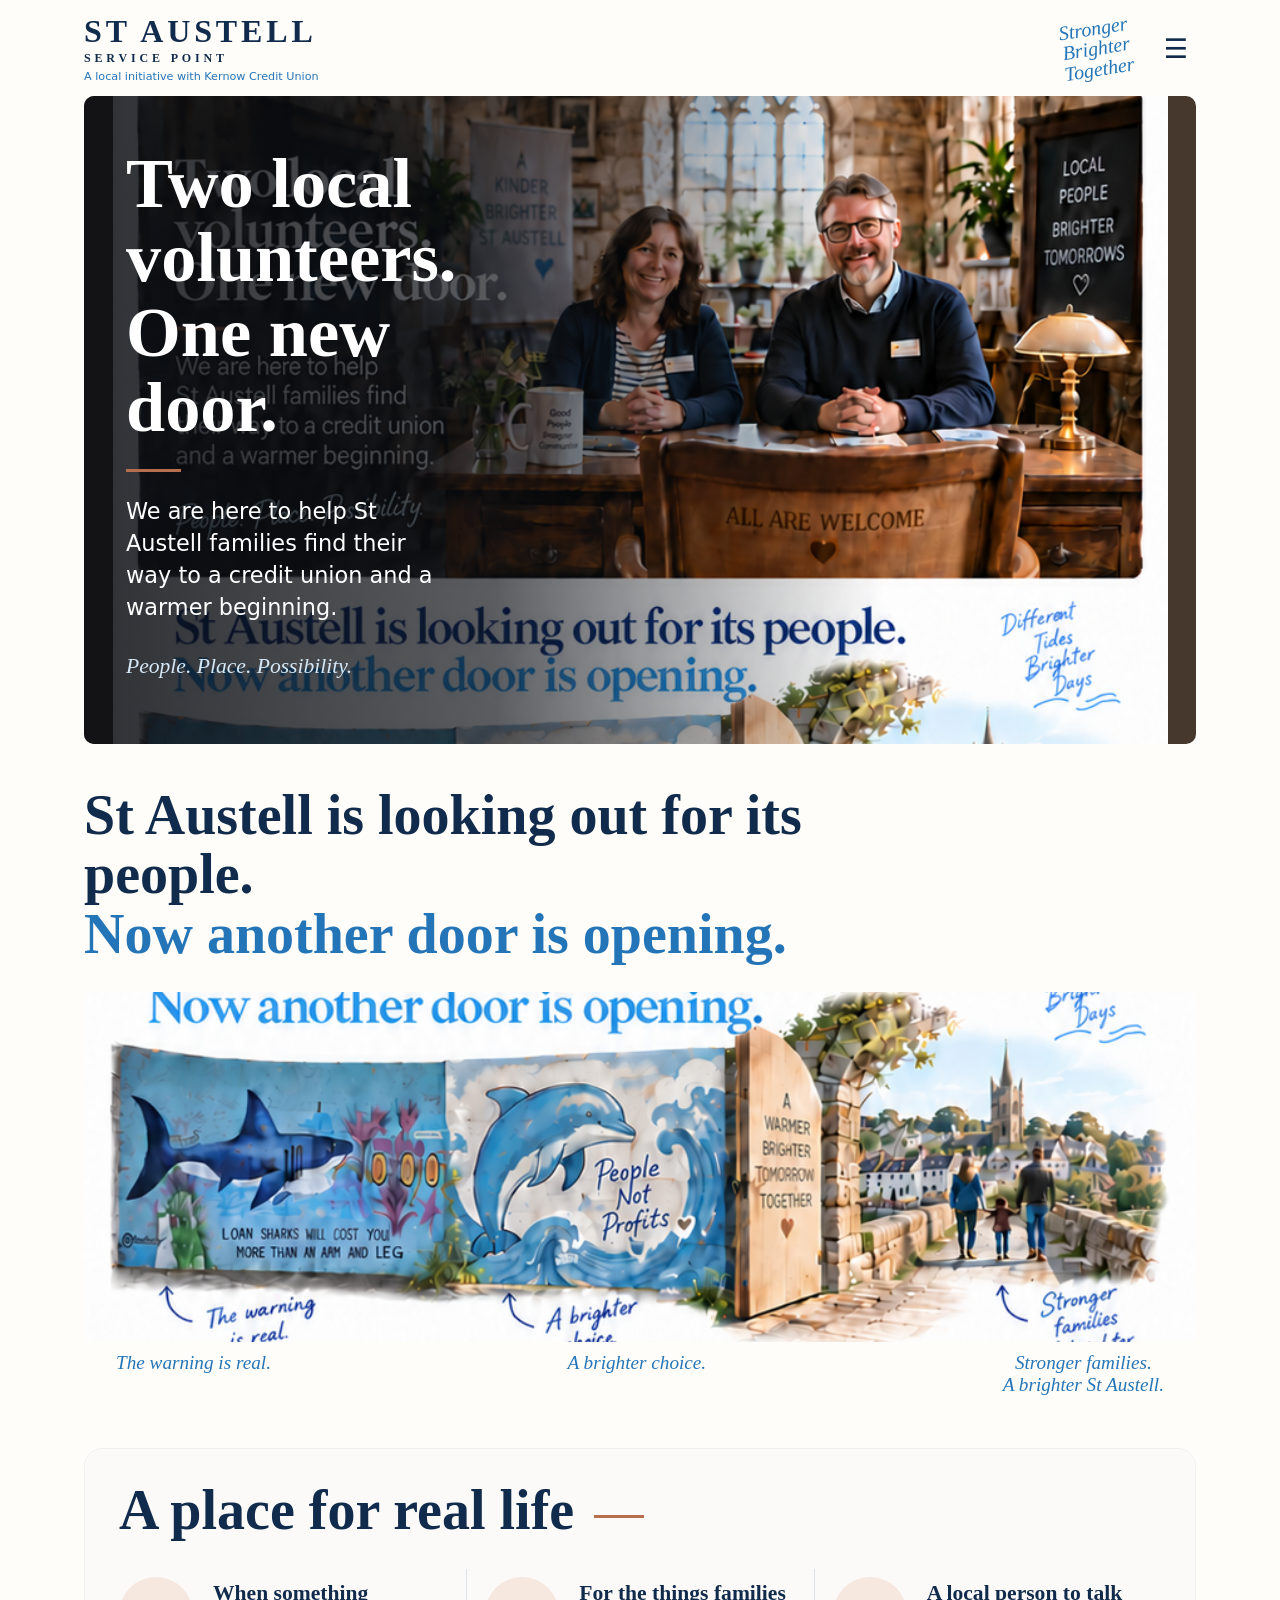
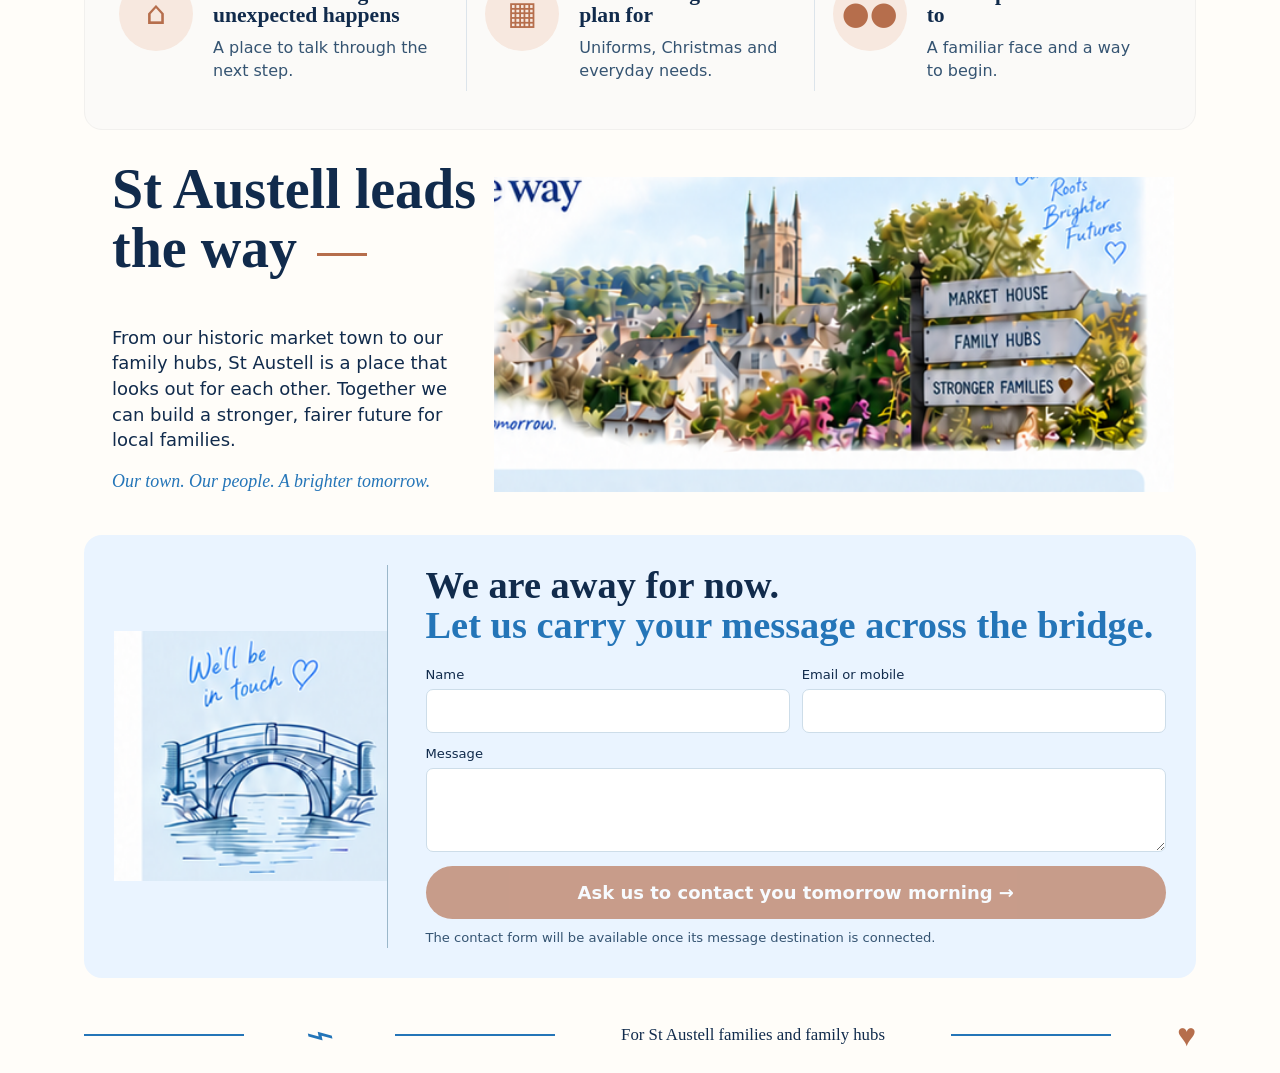
==== index.html @ 46c8585d "Add files via upload" ====
<!doctype html>
<html lang="en-GB">
<head>
  <meta charset="utf-8">
  <meta name="viewport" content="width=device-width, initial-scale=1">
  <meta name="theme-color" content="#fffdf9">
  <meta name="description" content="Two local volunteers. One new door for St Austell families.">
  <title>St Austell Service Point</title>
  <style>
    :root{--navy:#112b4c;--blue:#2475b8;--copper:#b66e4c;--cream:#fffdf9;--pale:#eaf4ff;--line:#dce4eb}
    *{box-sizing:border-box}html{scroll-behavior:smooth}body{margin:0;background:var(--cream);color:var(--navy);font:18px/1.42 system-ui,-apple-system,Segoe UI,sans-serif}button,input,textarea{font:inherit}a{color:inherit}h1,h2,h3,p{margin-top:0}h1,h2,h3{font-family:Georgia,Times New Roman,serif;line-height:1.06}h2{font-size:clamp(2rem,4.8vw,3.5rem)}.shell{max-width:1160px;margin:auto;padding:0 24px}.site-header{display:flex;justify-content:space-between;align-items:center;gap:20px;padding:16px 0 14px}.brand{text-decoration:none;line-height:1}.brand strong{display:block;font:700 clamp(1.25rem,2.7vw,2rem)/.98 Georgia,serif;letter-spacing:.12em}.brand span{display:block;font:700 .75rem/1.1 Georgia,serif;letter-spacing:.32em;margin-top:5px}.brand small{display:block;color:var(--blue);font-size:.7rem;letter-spacing:0;margin-top:5px}.motto{font:italic 1.25rem/1.02 Georgia,serif;color:var(--blue);text-align:center;transform:rotate(-9deg)}.menu{display:inline-flex;align-items:center;justify-content:center;border:0;background:transparent;color:var(--navy);font-size:1.7rem;padding:8px;cursor:pointer}.nav{display:none;position:absolute;right:24px;top:76px;background:white;box-shadow:0 8px 35px #112b4c25;border-radius:12px;padding:15px;z-index:3}.nav.open{display:grid;gap:10px}.nav a{text-decoration:none;font-size:.9rem}.header-right{display:flex;align-items:center;gap:24px}
    .hero{min-height:530px;border-radius:10px;overflow:hidden;position:relative;color:white;background:#47382e url('assets/page-art.png') center -112px/auto 2110px no-repeat;display:flex;align-items:center}.hero:before{content:"";position:absolute;inset:0;background:linear-gradient(90deg,#090c11d9 0%,#0b0e13ab 37%,transparent 72%)}.hero-copy{position:relative;width:min(48%,440px);padding:50px 0 44px 42px}.hero h1{font-size:clamp(3rem,5.5vw,5rem);margin-bottom:25px}.hero p{font-size:clamp(1.05rem,2vw,1.4rem);max-width:320px}.hero .script{font:italic 1.35rem Georgia,serif;color:#d5e8f7;margin-top:30px}.accent{display:block;width:55px;height:3px;background:var(--copper);margin:0 0 24px}
    .story{padding:42px 0 30px}.story h2{max-width:880px;margin-bottom:28px}.story h2 span{color:var(--blue)}.story-art{height:350px;background:url('assets/page-art.png') center -715px/100% auto no-repeat;border-radius:6px}.story-notes{display:flex;justify-content:space-between;gap:14px;color:var(--blue);font:italic 1.2rem Georgia,serif;padding:10px 32px}.story-notes span{max-width:30%;text-align:center}
    .real-life{background:#fbfaf8;border:1px solid #f1f0ee;border-radius:18px;padding:32px 34px 38px;margin:12px 0 30px}.real-life h2{margin-bottom:28px}.real-life h2:after,.place h2:after{content:"";display:inline-block;vertical-align:middle;width:50px;height:3px;background:var(--copper);margin-left:20px}.cards{display:grid;grid-template-columns:repeat(3,1fr)}.card{display:flex;gap:20px;padding:8px 18px;border-left:1px solid var(--line)}.card:first-child{padding-left:0;border-left:0}.icon{flex:0 0 74px;width:74px;height:74px;display:grid;place-items:center;border-radius:50%;background:#f7e8df;color:var(--copper);font-size:2rem}.card h3{font-size:1.35rem;margin:5px 0 10px}.card p{font-size:1rem;color:#355472;margin:0}
    .place{display:grid;grid-template-columns:36% 64%;min-height:315px;align-items:center;padding:0 22px 0 28px}.place p{max-width:360px}.place .script{font:italic 1.12rem Georgia,serif;color:var(--blue)}.place-art{height:315px;background:url('assets/page-art.png') right -1354px/auto 2100px no-repeat}
    .contact{display:grid;grid-template-columns:26% 74%;background:var(--pale);border-radius:18px;margin:25px 0 20px;overflow:hidden;padding:30px}.bridge{display:flex;align-items:center;justify-content:center;border-right:1px solid #9bb7ca;min-height:280px}.bridge-art{width:100%;height:250px;background:url('assets/page-art.png') left -1690px/auto 2100px no-repeat}.contact-content{padding:0 0 0 38px}.contact h2{margin:0 0 20px;font-size:clamp(1.9rem,3vw,2.8rem)}.contact h2 span{color:var(--blue)}.fields{display:grid;grid-template-columns:1fr 1fr;gap:12px}.fields label{font-size:.82rem;display:grid;gap:4px}.fields .wide{grid-column:1/-1}.fields input,.fields textarea{width:100%;background:#fff;border:1px solid #cddde9;border-radius:7px;padding:12px;color:var(--navy)}.fields textarea{min-height:84px;resize:vertical}.send{width:100%;padding:14px;border:0;border-radius:999px;background:var(--copper);color:white;margin-top:14px;font-weight:600}.send:disabled{opacity:.65;cursor:not-allowed}.form-status{font-size:.82rem;color:#355472;margin:10px 0 0}.footer{display:flex;gap:20px;align-items:center;justify-content:space-between;min-height:75px;color:var(--navy);font:1.05rem Georgia,serif}.footer .dolphin{color:var(--blue);font-size:2rem;line-height:1;transform:scaleX(1.5) rotate(-8deg)}.footer .heart{color:var(--copper);font-size:2rem}.footer .wave{height:2px;background:var(--blue);flex:1;max-width:160px}
    @media(max-width:760px){.shell{padding:0 15px}.motto{font-size:1rem}.header-right{gap:5px}.hero{min-height:610px;background-position:51% -115px;background-size:auto 1900px;align-items:flex-end}.hero:before{background:linear-gradient(0deg,#090c11ef 0%,#0b0e13a1 53%,transparent 90%)}.hero-copy{width:100%;padding:25px 24px 30px}.hero h1{font-size:2.8rem}.hero p{font-size:1.08rem}.story{padding-top:32px}.story-art{height:250px;background-size:auto 1500px;background-position:center -520px}.story-notes{padding:8px 2px;font-size:.9rem}.real-life{padding:25px 20px}.cards{grid-template-columns:1fr}.card{border-left:0;border-top:1px solid var(--line);padding:17px 0}.card:first-child{border-top:0}.place{display:block;padding:10px}.place-art{height:270px;background-size:auto 1800px;background-position:center -1160px}.contact{display:block;padding:22px}.bridge{min-height:120px;border-right:0;border-bottom:1px solid #9bb7ca}.bridge-art{width:210px;height:120px;background-size:auto 1550px;background-position:left -1250px}.contact-content{padding:20px 0 0}.footer{gap:8px;font-size:.75rem}.footer .wave{max-width:55px}}
    @media(max-width:450px){.brand strong{font-size:1.1rem}.brand span{font-size:.6rem}.brand small{font-size:.58rem}.motto{display:none}.fields{grid-template-columns:1fr}.fields .wide{grid-column:auto}.story-art{background-position:43% -520px}}
  </style>
</head>
<body>
  <div class="shell">
    <header class="site-header">
      <a class="brand" href="#top" aria-label="St Austell Service Point home"><strong>ST AUSTELL</strong><span>SERVICE POINT</span><small>A local initiative with Kernow Credit Union</small></a>
      <div class="header-right"><div class="motto">Stronger<br>Brighter<br>Together</div><button class="menu" type="button" aria-label="Open menu" aria-expanded="false" aria-controls="page-nav">☰</button></div>
      <nav id="page-nav" class="nav" aria-label="Page sections"><a href="#story">Our story</a><a href="#real-life">A place for real life</a><a href="#place">St Austell</a><a href="#contact">Get in touch</a></nav>
    </header>
    <main id="top">
      <section class="hero" aria-labelledby="hero-heading"><div class="hero-copy"><h1 id="hero-heading">Two local<br>volunteers.<br>One new door.</h1><span class="accent"></span><p>We are here to help St Austell families find their way to a credit union and a warmer beginning.</p><p class="script">People. Place. Possibility.</p></div></section>
      <section class="story" id="story" aria-labelledby="story-heading"><h2 id="story-heading">St Austell is looking out for its people.<br><span>Now another door is opening.</span></h2><div class="story-art" role="img" aria-label="St Austell's loan shark mural, a blue dolphin, an open door, and a family crossing a bridge"></div><div class="story-notes"><span>The warning is real.</span><span>A brighter choice.</span><span>Stronger families.<br>A brighter St Austell.</span></div></section>
      <section class="real-life" id="real-life" aria-labelledby="life-heading"><h2 id="life-heading">A place for real life</h2><div class="cards"><article class="card"><span class="icon" aria-hidden="true">⌂</span><div><h3>When something unexpected happens</h3><p>A place to talk through the next step.</p></div></article><article class="card"><span class="icon" aria-hidden="true">▦</span><div><h3>For the things families plan for</h3><p>Uniforms, Christmas and everyday needs.</p></div></article><article class="card"><span class="icon" aria-hidden="true">●●</span><div><h3>A local person to talk to</h3><p>A familiar face and a way to begin.</p></div></article></div></section>
      <section class="place" id="place" aria-labelledby="place-heading"><div><h2 id="place-heading">St Austell leads the way</h2><p>From our historic market town to our family hubs, St Austell is a place that looks out for each other. Together we can build a stronger, fairer future for local families.</p><p class="script">Our town. Our people. A brighter tomorrow.</p></div><div class="place-art" role="img" aria-label="Illustrated St Austell townscape and signs toward the Market House and family hubs"></div></section>
      <section class="contact" id="contact" aria-labelledby="contact-heading"><div class="bridge"><div class="bridge-art" role="img" aria-label="Small stone bridge over water"></div></div><div class="contact-content"><h2 id="contact-heading">We are away for now.<br><span>Let us carry your message across the bridge.</span></h2><form id="contact-form"><div class="fields"><label>Name<input name="name" autocomplete="name" required></label><label>Email or mobile<input name="reply_to" autocomplete="email" required></label><label class="wide">Message<textarea name="message" required></textarea></label></div><button class="send" id="send-button" type="submit" disabled>Ask us to contact you tomorrow morning →</button><p class="form-status" id="form-status" role="status">The contact form will be available once its message destination is connected.</p></form></div></section>
    </main>
    <footer class="footer"><span class="wave"></span><span class="dolphin" aria-label="Blue dolphin">⌁</span><span class="wave"></span><span>For St Austell families and family hubs</span><span class="wave"></span><span class="heart" aria-hidden="true">♥</span></footer>
  </div>
  <script>
    const menu=document.querySelector('.menu'),nav=document.querySelector('.nav');
    menu.addEventListener('click',()=>{const open=nav.classList.toggle('open');menu.setAttribute('aria-expanded',String(open));});
    nav.addEventListener('click',e=>{if(e.target.closest('a')){nav.classList.remove('open');menu.setAttribute('aria-expanded','false');}});
    // Supply your own secure form endpoint, which accepts JSON and sends/records the message.
    // Leave blank until you have tested delivery and the recipient's consent to receive messages.
    const FORM_ENDPOINT='';
    const form=document.querySelector('#contact-form'),button=document.querySelector('#send-button'),status=document.querySelector('#form-status');
    if(FORM_ENDPOINT){button.disabled=false;status.textContent='We will use your details to reply to your message.';}
    form.addEventListener('submit',async e=>{e.preventDefault();if(!FORM_ENDPOINT)return;button.disabled=true;status.textContent='Sending your message…';try{const data=Object.fromEntries(new FormData(form));const response=await fetch(FORM_ENDPOINT,{method:'POST',headers:{'Content-Type':'application/json'},body:JSON.stringify({...data,location:'St Austell'})});if(!response.ok)throw new Error('Delivery failed');status.textContent='Thank you. Your message has been sent.';form.reset();}catch{status.textContent='Your message could not be sent. Please try again later.';}finally{button.disabled=false;}});
  </script>
</body>
</html>
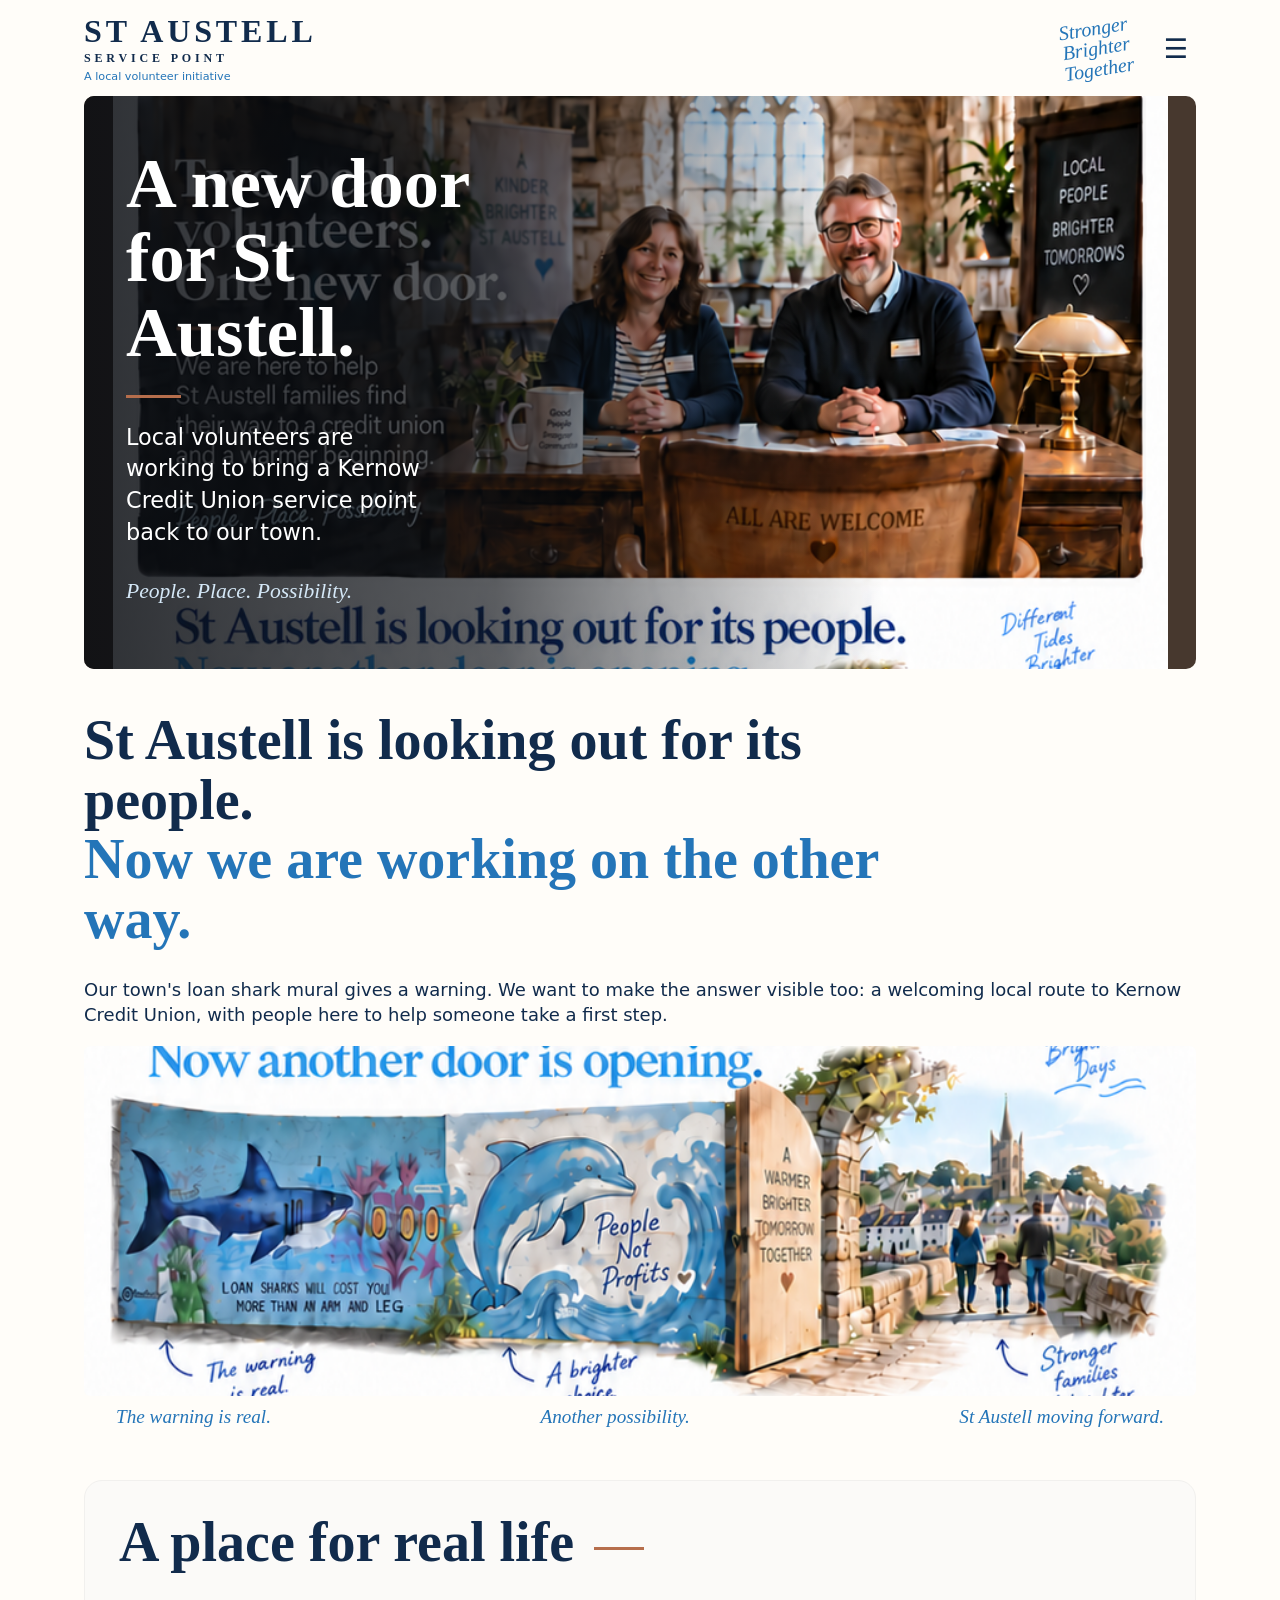
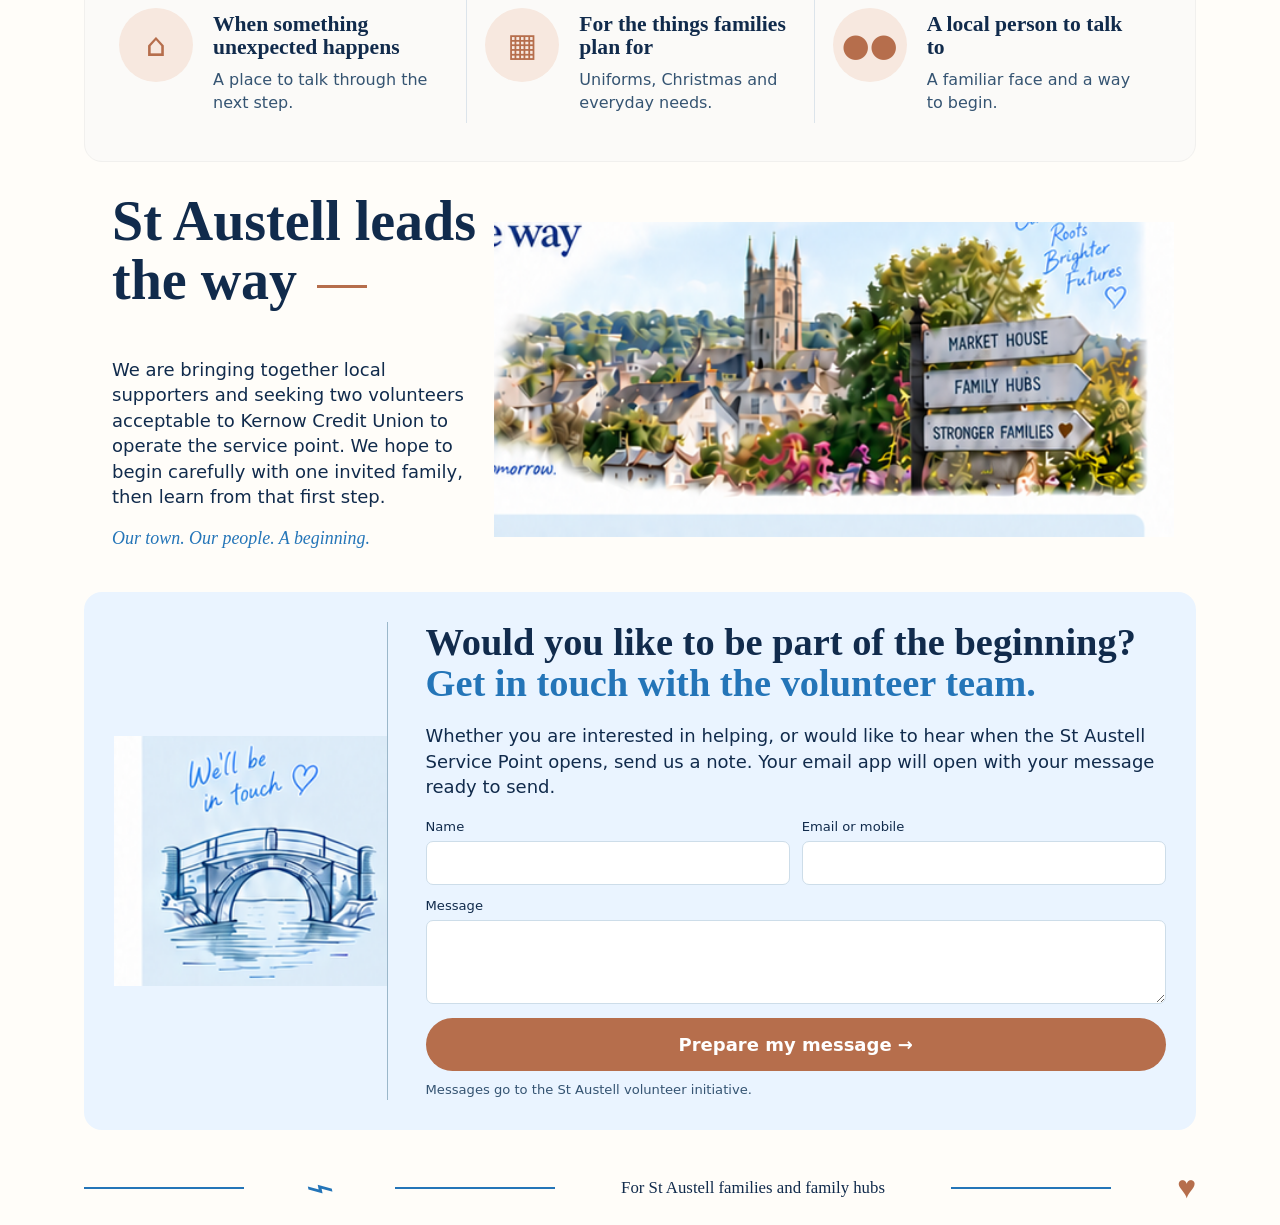
==== commit c52caf4f: "Add files via upload Update St Austell Service Point Page" ====
--- a/index.html
+++ b/index.html
@@ -5,6 +5,7 @@
   <meta name="viewport" content="width=device-width, initial-scale=1">
   <meta name="theme-color" content="#fffdf9">
   <meta name="description" content="Two local volunteers. One new door for St Austell families.">
+  <link rel="icon" type="image/svg+xml" href="data:image/svg+xml,%3Csvg xmlns='http://www.w3.org/2000/svg' viewBox='0 0 64 64'%3E%3Crect width='64' height='64' rx='12' fill='%23112b4c'/%3E%3Cpath d='M13 39c13-20 25-20 38-2M13 48c13-20 25-20 38-2' fill='none' stroke='%23f4c58d' stroke-width='5' stroke-linecap='round'/%3E%3C/svg%3E">
   <title>St Austell Service Point</title>
   <style>
     :root{--navy:#112b4c;--blue:#2475b8;--copper:#b66e4c;--cream:#fffdf9;--pale:#eaf4ff;--line:#dce4eb}
@@ -21,16 +22,16 @@
 <body>
   <div class="shell">
     <header class="site-header">
-      <a class="brand" href="#top" aria-label="St Austell Service Point home"><strong>ST AUSTELL</strong><span>SERVICE POINT</span><small>A local initiative with Kernow Credit Union</small></a>
+      <a class="brand" href="#top" aria-label="St Austell Service Point home"><strong>ST AUSTELL</strong><span>SERVICE POINT</span><small>A local volunteer initiative</small></a>
       <div class="header-right"><div class="motto">Stronger<br>Brighter<br>Together</div><button class="menu" type="button" aria-label="Open menu" aria-expanded="false" aria-controls="page-nav">☰</button></div>
       <nav id="page-nav" class="nav" aria-label="Page sections"><a href="#story">Our story</a><a href="#real-life">A place for real life</a><a href="#place">St Austell</a><a href="#contact">Get in touch</a></nav>
     </header>
     <main id="top">
-      <section class="hero" aria-labelledby="hero-heading"><div class="hero-copy"><h1 id="hero-heading">Two local<br>volunteers.<br>One new door.</h1><span class="accent"></span><p>We are here to help St Austell families find their way to a credit union and a warmer beginning.</p><p class="script">People. Place. Possibility.</p></div></section>
-      <section class="story" id="story" aria-labelledby="story-heading"><h2 id="story-heading">St Austell is looking out for its people.<br><span>Now another door is opening.</span></h2><div class="story-art" role="img" aria-label="St Austell's loan shark mural, a blue dolphin, an open door, and a family crossing a bridge"></div><div class="story-notes"><span>The warning is real.</span><span>A brighter choice.</span><span>Stronger families.<br>A brighter St Austell.</span></div></section>
+      <section class="hero" aria-labelledby="hero-heading"><div class="hero-copy"><h1 id="hero-heading">A new door<br>for St Austell.</h1><span class="accent"></span><p>Local volunteers are working to bring a Kernow Credit Union service point back to our town.</p><p class="script">People. Place. Possibility.</p></div></section>
+      <section class="story" id="story" aria-labelledby="story-heading"><h2 id="story-heading">St Austell is looking out for its people.<br><span>Now we are working on the other way.</span></h2><p>Our town's loan shark mural gives a warning. We want to make the answer visible too: a welcoming local route to Kernow Credit Union, with people here to help someone take a first step.</p><div class="story-art" role="img" aria-label="Illustration of the loan shark mural, a dolphin, an open door, and a family crossing a bridge"></div><div class="story-notes"><span>The warning is real.</span><span>Another possibility.</span><span>St Austell moving forward.</span></div></section>
       <section class="real-life" id="real-life" aria-labelledby="life-heading"><h2 id="life-heading">A place for real life</h2><div class="cards"><article class="card"><span class="icon" aria-hidden="true">⌂</span><div><h3>When something unexpected happens</h3><p>A place to talk through the next step.</p></div></article><article class="card"><span class="icon" aria-hidden="true">▦</span><div><h3>For the things families plan for</h3><p>Uniforms, Christmas and everyday needs.</p></div></article><article class="card"><span class="icon" aria-hidden="true">●●</span><div><h3>A local person to talk to</h3><p>A familiar face and a way to begin.</p></div></article></div></section>
-      <section class="place" id="place" aria-labelledby="place-heading"><div><h2 id="place-heading">St Austell leads the way</h2><p>From our historic market town to our family hubs, St Austell is a place that looks out for each other. Together we can build a stronger, fairer future for local families.</p><p class="script">Our town. Our people. A brighter tomorrow.</p></div><div class="place-art" role="img" aria-label="Illustrated St Austell townscape and signs toward the Market House and family hubs"></div></section>
-      <section class="contact" id="contact" aria-labelledby="contact-heading"><div class="bridge"><div class="bridge-art" role="img" aria-label="Small stone bridge over water"></div></div><div class="contact-content"><h2 id="contact-heading">We are away for now.<br><span>Let us carry your message across the bridge.</span></h2><form id="contact-form"><div class="fields"><label>Name<input name="name" autocomplete="name" required></label><label>Email or mobile<input name="reply_to" autocomplete="email" required></label><label class="wide">Message<textarea name="message" required></textarea></label></div><button class="send" id="send-button" type="submit" disabled>Ask us to contact you tomorrow morning →</button><p class="form-status" id="form-status" role="status">The contact form will be available once its message destination is connected.</p></form></div></section>
+      <section class="place" id="place" aria-labelledby="place-heading"><div><h2 id="place-heading">St Austell leads the way</h2><p>We are bringing together local supporters and seeking two volunteers acceptable to Kernow Credit Union to operate the service point. We hope to begin carefully with one invited family, then learn from that first step.</p><p class="script">Our town. Our people. A beginning.</p></div><div class="place-art" role="img" aria-label="Illustrated St Austell townscape and the proposed Market House setting"></div></section>
+      <section class="contact" id="contact" aria-labelledby="contact-heading"><div class="bridge"><div class="bridge-art" role="img" aria-label="Small stone bridge over water"></div></div><div class="contact-content"><h2 id="contact-heading">Would you like to be part of the beginning?<br><span>Get in touch with the volunteer team.</span></h2><p>Whether you are interested in helping, or would like to hear when the St Austell Service Point opens, send us a note. Your email app will open with your message ready to send.</p><form id="contact-form"><div class="fields"><label>Name<input name="name" autocomplete="name" required></label><label>Email or mobile<input name="reply_to" autocomplete="email" required></label><label class="wide">Message<textarea name="message" required></textarea></label></div><button class="send" id="send-button" type="submit">Prepare my message →</button><p class="form-status" id="form-status" role="status">Messages go to the St Austell volunteer initiative.</p></form></div></section>
     </main>
     <footer class="footer"><span class="wave"></span><span class="dolphin" aria-label="Blue dolphin">⌁</span><span class="wave"></span><span>For St Austell families and family hubs</span><span class="wave"></span><span class="heart" aria-hidden="true">♥</span></footer>
   </div>
@@ -38,12 +39,8 @@
     const menu=document.querySelector('.menu'),nav=document.querySelector('.nav');
     menu.addEventListener('click',()=>{const open=nav.classList.toggle('open');menu.setAttribute('aria-expanded',String(open));});
     nav.addEventListener('click',e=>{if(e.target.closest('a')){nav.classList.remove('open');menu.setAttribute('aria-expanded','false');}});
-    // Supply your own secure form endpoint, which accepts JSON and sends/records the message.
-    // Leave blank until you have tested delivery and the recipient's consent to receive messages.
-    const FORM_ENDPOINT='';
-    const form=document.querySelector('#contact-form'),button=document.querySelector('#send-button'),status=document.querySelector('#form-status');
-    if(FORM_ENDPOINT){button.disabled=false;status.textContent='We will use your details to reply to your message.';}
-    form.addEventListener('submit',async e=>{e.preventDefault();if(!FORM_ENDPOINT)return;button.disabled=true;status.textContent='Sending your message…';try{const data=Object.fromEntries(new FormData(form));const response=await fetch(FORM_ENDPOINT,{method:'POST',headers:{'Content-Type':'application/json'},body:JSON.stringify({...data,location:'St Austell'})});if(!response.ok)throw new Error('Delivery failed');status.textContent='Thank you. Your message has been sent.';form.reset();}catch{status.textContent='Your message could not be sent. Please try again later.';}finally{button.disabled=false;}});
+    const form=document.querySelector('#contact-form'),status=document.querySelector('#form-status');
+    form.addEventListener('submit',e=>{e.preventDefault();const data=new FormData(form);const subject='St Austell Service Point enquiry';const body=`Name: ${data.get('name')}\nReply to: ${data.get('reply_to')}\n\n${data.get('message')}`;window.location.href='mailto:contacttmurphy@gmail.com?subject='+encodeURIComponent(subject)+'&body='+encodeURIComponent(body);status.textContent='Your email app should now open. Please press Send there to deliver your message.';});
   </script>
 </body>
 </html>
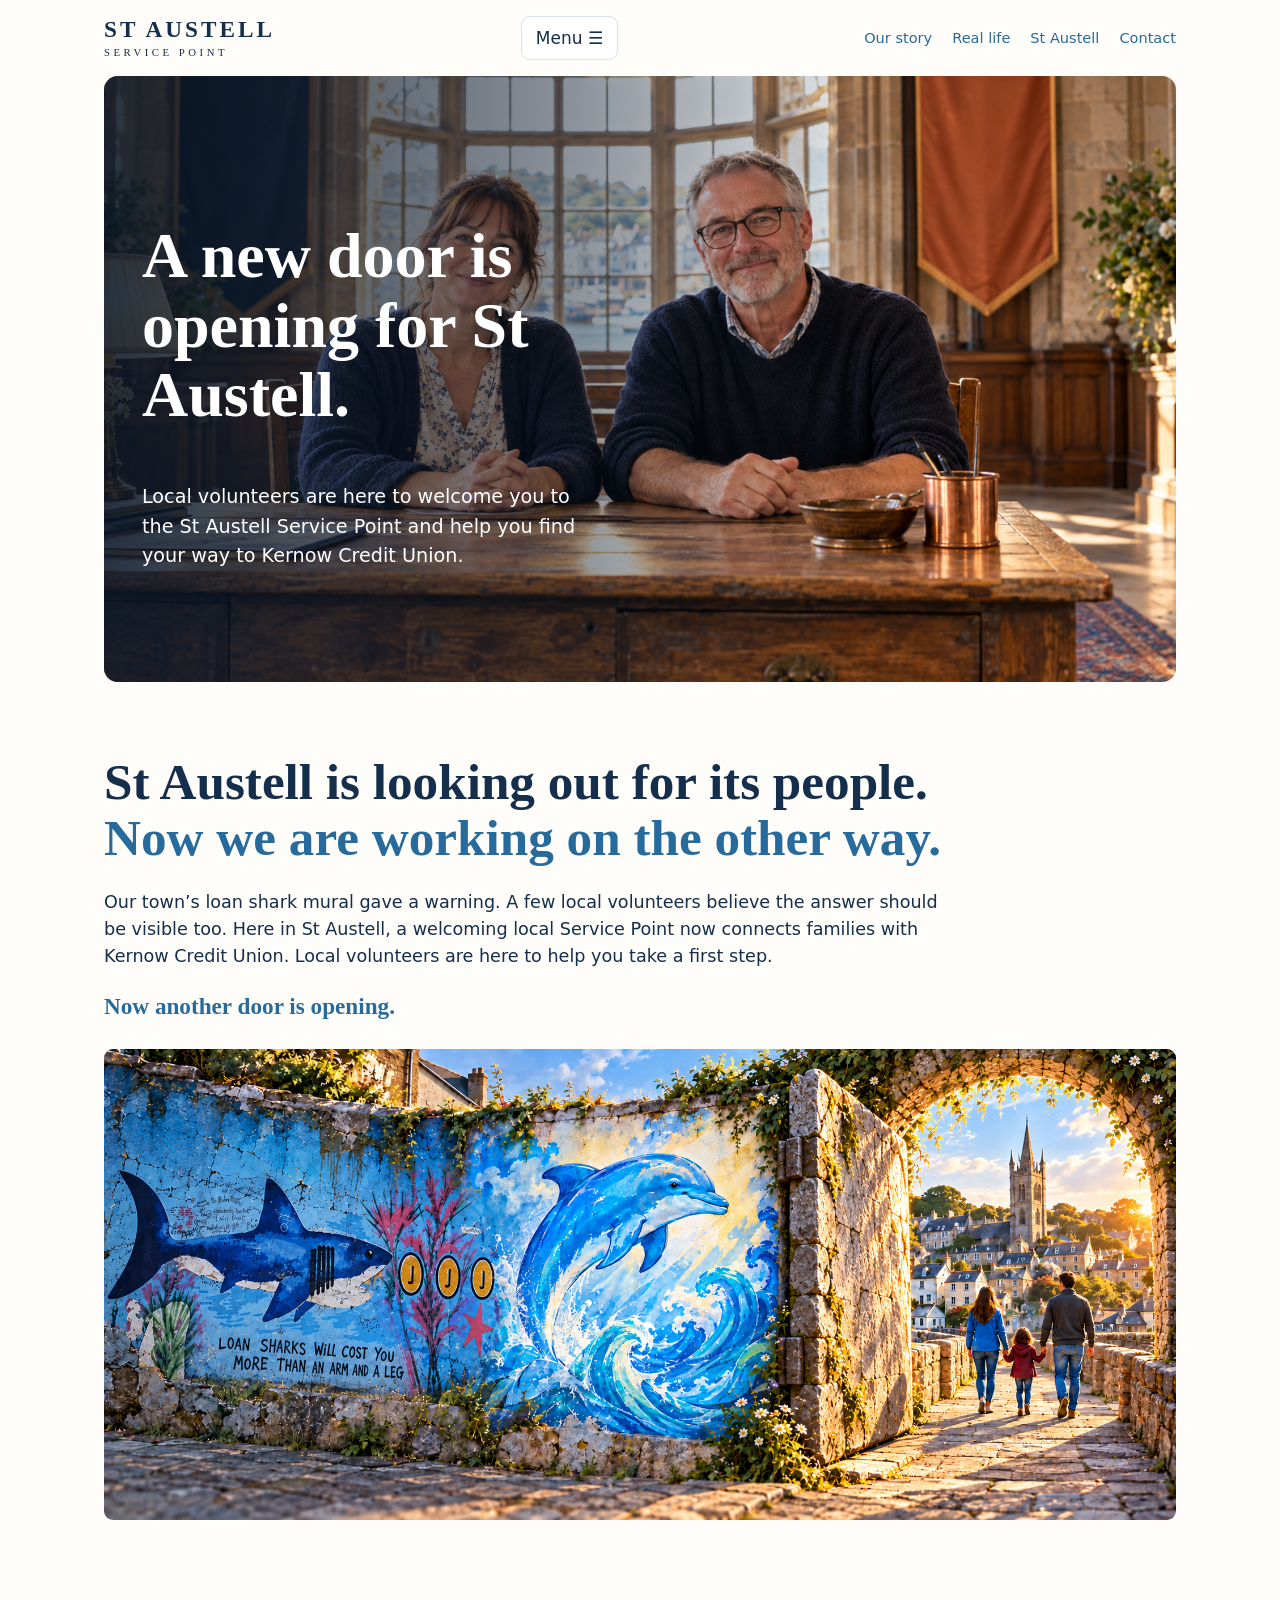
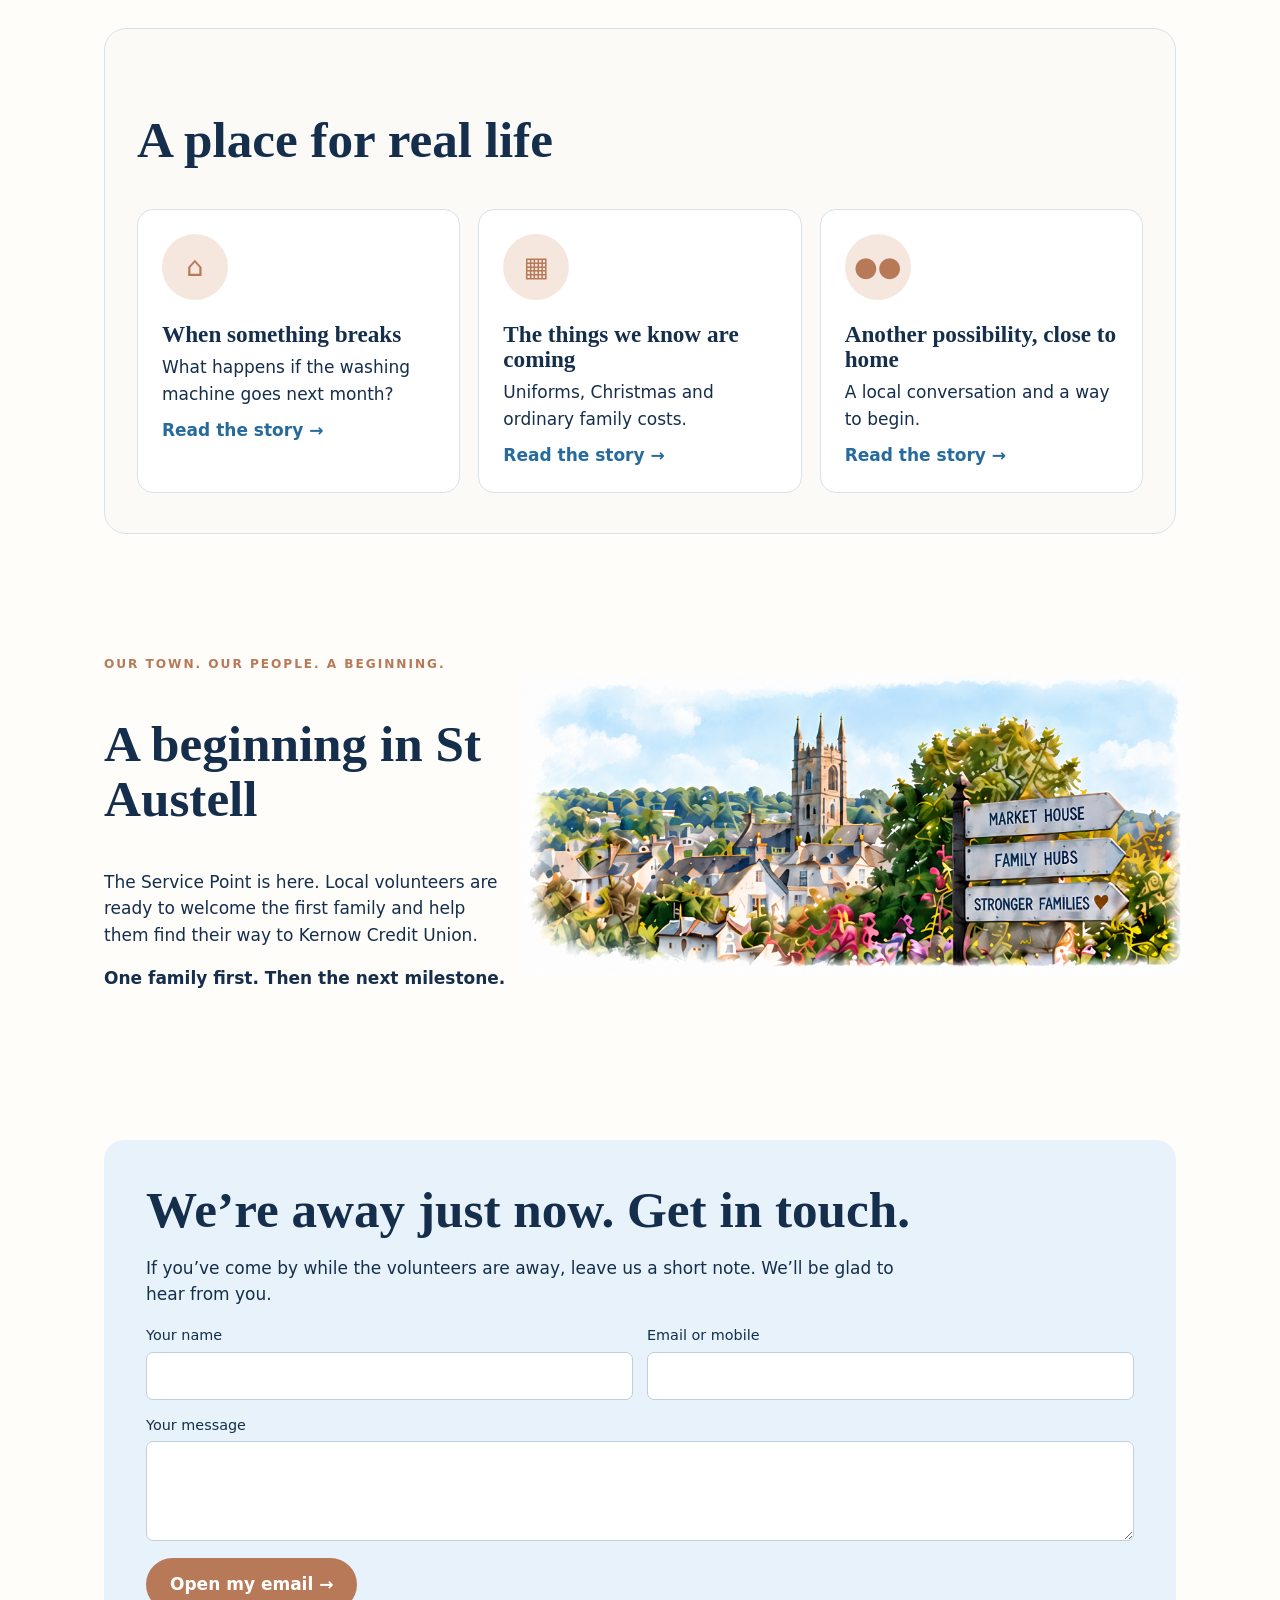
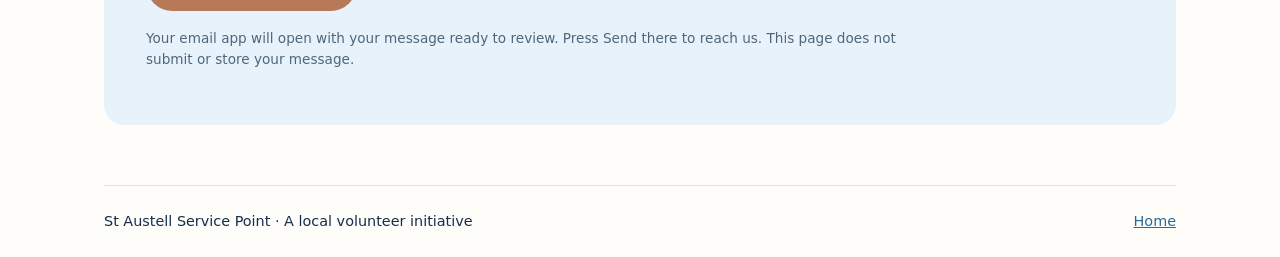
==== commit 122b37de: "Add files via upload" ====
--- a/index.html
+++ b/index.html
@@ -1,46 +1,5 @@
-<!doctype html>
-<html lang="en-GB">
-<head>
-  <meta charset="utf-8">
-  <meta name="viewport" content="width=device-width, initial-scale=1">
-  <meta name="theme-color" content="#fffdf9">
-  <meta name="description" content="Two local volunteers. One new door for St Austell families.">
-  <link rel="icon" type="image/svg+xml" href="data:image/svg+xml,%3Csvg xmlns='http://www.w3.org/2000/svg' viewBox='0 0 64 64'%3E%3Crect width='64' height='64' rx='12' fill='%23112b4c'/%3E%3Cpath d='M13 39c13-20 25-20 38-2M13 48c13-20 25-20 38-2' fill='none' stroke='%23f4c58d' stroke-width='5' stroke-linecap='round'/%3E%3C/svg%3E">
-  <title>St Austell Service Point</title>
-  <style>
-    :root{--navy:#112b4c;--blue:#2475b8;--copper:#b66e4c;--cream:#fffdf9;--pale:#eaf4ff;--line:#dce4eb}
-    *{box-sizing:border-box}html{scroll-behavior:smooth}body{margin:0;background:var(--cream);color:var(--navy);font:18px/1.42 system-ui,-apple-system,Segoe UI,sans-serif}button,input,textarea{font:inherit}a{color:inherit}h1,h2,h3,p{margin-top:0}h1,h2,h3{font-family:Georgia,Times New Roman,serif;line-height:1.06}h2{font-size:clamp(2rem,4.8vw,3.5rem)}.shell{max-width:1160px;margin:auto;padding:0 24px}.site-header{display:flex;justify-content:space-between;align-items:center;gap:20px;padding:16px 0 14px}.brand{text-decoration:none;line-height:1}.brand strong{display:block;font:700 clamp(1.25rem,2.7vw,2rem)/.98 Georgia,serif;letter-spacing:.12em}.brand span{display:block;font:700 .75rem/1.1 Georgia,serif;letter-spacing:.32em;margin-top:5px}.brand small{display:block;color:var(--blue);font-size:.7rem;letter-spacing:0;margin-top:5px}.motto{font:italic 1.25rem/1.02 Georgia,serif;color:var(--blue);text-align:center;transform:rotate(-9deg)}.menu{display:inline-flex;align-items:center;justify-content:center;border:0;background:transparent;color:var(--navy);font-size:1.7rem;padding:8px;cursor:pointer}.nav{display:none;position:absolute;right:24px;top:76px;background:white;box-shadow:0 8px 35px #112b4c25;border-radius:12px;padding:15px;z-index:3}.nav.open{display:grid;gap:10px}.nav a{text-decoration:none;font-size:.9rem}.header-right{display:flex;align-items:center;gap:24px}
-    .hero{min-height:530px;border-radius:10px;overflow:hidden;position:relative;color:white;background:#47382e url('assets/page-art.png') center -112px/auto 2110px no-repeat;display:flex;align-items:center}.hero:before{content:"";position:absolute;inset:0;background:linear-gradient(90deg,#090c11d9 0%,#0b0e13ab 37%,transparent 72%)}.hero-copy{position:relative;width:min(48%,440px);padding:50px 0 44px 42px}.hero h1{font-size:clamp(3rem,5.5vw,5rem);margin-bottom:25px}.hero p{font-size:clamp(1.05rem,2vw,1.4rem);max-width:320px}.hero .script{font:italic 1.35rem Georgia,serif;color:#d5e8f7;margin-top:30px}.accent{display:block;width:55px;height:3px;background:var(--copper);margin:0 0 24px}
-    .story{padding:42px 0 30px}.story h2{max-width:880px;margin-bottom:28px}.story h2 span{color:var(--blue)}.story-art{height:350px;background:url('assets/page-art.png') center -715px/100% auto no-repeat;border-radius:6px}.story-notes{display:flex;justify-content:space-between;gap:14px;color:var(--blue);font:italic 1.2rem Georgia,serif;padding:10px 32px}.story-notes span{max-width:30%;text-align:center}
-    .real-life{background:#fbfaf8;border:1px solid #f1f0ee;border-radius:18px;padding:32px 34px 38px;margin:12px 0 30px}.real-life h2{margin-bottom:28px}.real-life h2:after,.place h2:after{content:"";display:inline-block;vertical-align:middle;width:50px;height:3px;background:var(--copper);margin-left:20px}.cards{display:grid;grid-template-columns:repeat(3,1fr)}.card{display:flex;gap:20px;padding:8px 18px;border-left:1px solid var(--line)}.card:first-child{padding-left:0;border-left:0}.icon{flex:0 0 74px;width:74px;height:74px;display:grid;place-items:center;border-radius:50%;background:#f7e8df;color:var(--copper);font-size:2rem}.card h3{font-size:1.35rem;margin:5px 0 10px}.card p{font-size:1rem;color:#355472;margin:0}
-    .place{display:grid;grid-template-columns:36% 64%;min-height:315px;align-items:center;padding:0 22px 0 28px}.place p{max-width:360px}.place .script{font:italic 1.12rem Georgia,serif;color:var(--blue)}.place-art{height:315px;background:url('assets/page-art.png') right -1354px/auto 2100px no-repeat}
-    .contact{display:grid;grid-template-columns:26% 74%;background:var(--pale);border-radius:18px;margin:25px 0 20px;overflow:hidden;padding:30px}.bridge{display:flex;align-items:center;justify-content:center;border-right:1px solid #9bb7ca;min-height:280px}.bridge-art{width:100%;height:250px;background:url('assets/page-art.png') left -1690px/auto 2100px no-repeat}.contact-content{padding:0 0 0 38px}.contact h2{margin:0 0 20px;font-size:clamp(1.9rem,3vw,2.8rem)}.contact h2 span{color:var(--blue)}.fields{display:grid;grid-template-columns:1fr 1fr;gap:12px}.fields label{font-size:.82rem;display:grid;gap:4px}.fields .wide{grid-column:1/-1}.fields input,.fields textarea{width:100%;background:#fff;border:1px solid #cddde9;border-radius:7px;padding:12px;color:var(--navy)}.fields textarea{min-height:84px;resize:vertical}.send{width:100%;padding:14px;border:0;border-radius:999px;background:var(--copper);color:white;margin-top:14px;font-weight:600}.send:disabled{opacity:.65;cursor:not-allowed}.form-status{font-size:.82rem;color:#355472;margin:10px 0 0}.footer{display:flex;gap:20px;align-items:center;justify-content:space-between;min-height:75px;color:var(--navy);font:1.05rem Georgia,serif}.footer .dolphin{color:var(--blue);font-size:2rem;line-height:1;transform:scaleX(1.5) rotate(-8deg)}.footer .heart{color:var(--copper);font-size:2rem}.footer .wave{height:2px;background:var(--blue);flex:1;max-width:160px}
-    @media(max-width:760px){.shell{padding:0 15px}.motto{font-size:1rem}.header-right{gap:5px}.hero{min-height:610px;background-position:51% -115px;background-size:auto 1900px;align-items:flex-end}.hero:before{background:linear-gradient(0deg,#090c11ef 0%,#0b0e13a1 53%,transparent 90%)}.hero-copy{width:100%;padding:25px 24px 30px}.hero h1{font-size:2.8rem}.hero p{font-size:1.08rem}.story{padding-top:32px}.story-art{height:250px;background-size:auto 1500px;background-position:center -520px}.story-notes{padding:8px 2px;font-size:.9rem}.real-life{padding:25px 20px}.cards{grid-template-columns:1fr}.card{border-left:0;border-top:1px solid var(--line);padding:17px 0}.card:first-child{border-top:0}.place{display:block;padding:10px}.place-art{height:270px;background-size:auto 1800px;background-position:center -1160px}.contact{display:block;padding:22px}.bridge{min-height:120px;border-right:0;border-bottom:1px solid #9bb7ca}.bridge-art{width:210px;height:120px;background-size:auto 1550px;background-position:left -1250px}.contact-content{padding:20px 0 0}.footer{gap:8px;font-size:.75rem}.footer .wave{max-width:55px}}
-    @media(max-width:450px){.brand strong{font-size:1.1rem}.brand span{font-size:.6rem}.brand small{font-size:.58rem}.motto{display:none}.fields{grid-template-columns:1fr}.fields .wide{grid-column:auto}.story-art{background-position:43% -520px}}
-  </style>
-</head>
-<body>
-  <div class="shell">
-    <header class="site-header">
-      <a class="brand" href="#top" aria-label="St Austell Service Point home"><strong>ST AUSTELL</strong><span>SERVICE POINT</span><small>A local volunteer initiative</small></a>
-      <div class="header-right"><div class="motto">Stronger<br>Brighter<br>Together</div><button class="menu" type="button" aria-label="Open menu" aria-expanded="false" aria-controls="page-nav">☰</button></div>
-      <nav id="page-nav" class="nav" aria-label="Page sections"><a href="#story">Our story</a><a href="#real-life">A place for real life</a><a href="#place">St Austell</a><a href="#contact">Get in touch</a></nav>
-    </header>
-    <main id="top">
-      <section class="hero" aria-labelledby="hero-heading"><div class="hero-copy"><h1 id="hero-heading">A new door<br>for St Austell.</h1><span class="accent"></span><p>Local volunteers are working to bring a Kernow Credit Union service point back to our town.</p><p class="script">People. Place. Possibility.</p></div></section>
-      <section class="story" id="story" aria-labelledby="story-heading"><h2 id="story-heading">St Austell is looking out for its people.<br><span>Now we are working on the other way.</span></h2><p>Our town's loan shark mural gives a warning. We want to make the answer visible too: a welcoming local route to Kernow Credit Union, with people here to help someone take a first step.</p><div class="story-art" role="img" aria-label="Illustration of the loan shark mural, a dolphin, an open door, and a family crossing a bridge"></div><div class="story-notes"><span>The warning is real.</span><span>Another possibility.</span><span>St Austell moving forward.</span></div></section>
-      <section class="real-life" id="real-life" aria-labelledby="life-heading"><h2 id="life-heading">A place for real life</h2><div class="cards"><article class="card"><span class="icon" aria-hidden="true">⌂</span><div><h3>When something unexpected happens</h3><p>A place to talk through the next step.</p></div></article><article class="card"><span class="icon" aria-hidden="true">▦</span><div><h3>For the things families plan for</h3><p>Uniforms, Christmas and everyday needs.</p></div></article><article class="card"><span class="icon" aria-hidden="true">●●</span><div><h3>A local person to talk to</h3><p>A familiar face and a way to begin.</p></div></article></div></section>
-      <section class="place" id="place" aria-labelledby="place-heading"><div><h2 id="place-heading">St Austell leads the way</h2><p>We are bringing together local supporters and seeking two volunteers acceptable to Kernow Credit Union to operate the service point. We hope to begin carefully with one invited family, then learn from that first step.</p><p class="script">Our town. Our people. A beginning.</p></div><div class="place-art" role="img" aria-label="Illustrated St Austell townscape and the proposed Market House setting"></div></section>
-      <section class="contact" id="contact" aria-labelledby="contact-heading"><div class="bridge"><div class="bridge-art" role="img" aria-label="Small stone bridge over water"></div></div><div class="contact-content"><h2 id="contact-heading">Would you like to be part of the beginning?<br><span>Get in touch with the volunteer team.</span></h2><p>Whether you are interested in helping, or would like to hear when the St Austell Service Point opens, send us a note. Your email app will open with your message ready to send.</p><form id="contact-form"><div class="fields"><label>Name<input name="name" autocomplete="name" required></label><label>Email or mobile<input name="reply_to" autocomplete="email" required></label><label class="wide">Message<textarea name="message" required></textarea></label></div><button class="send" id="send-button" type="submit">Prepare my message →</button><p class="form-status" id="form-status" role="status">Messages go to the St Austell volunteer initiative.</p></form></div></section>
-    </main>
-    <footer class="footer"><span class="wave"></span><span class="dolphin" aria-label="Blue dolphin">⌁</span><span class="wave"></span><span>For St Austell families and family hubs</span><span class="wave"></span><span class="heart" aria-hidden="true">♥</span></footer>
-  </div>
-  <script>
-    const menu=document.querySelector('.menu'),nav=document.querySelector('.nav');
-    menu.addEventListener('click',()=>{const open=nav.classList.toggle('open');menu.setAttribute('aria-expanded',String(open));});
-    nav.addEventListener('click',e=>{if(e.target.closest('a')){nav.classList.remove('open');menu.setAttribute('aria-expanded','false');}});
-    const form=document.querySelector('#contact-form'),status=document.querySelector('#form-status');
-    form.addEventListener('submit',e=>{e.preventDefault();const data=new FormData(form);const subject='St Austell Service Point enquiry';const body=`Name: ${data.get('name')}\nReply to: ${data.get('reply_to')}\n\n${data.get('message')}`;window.location.href='mailto:contacttmurphy@gmail.com?subject='+encodeURIComponent(subject)+'&body='+encodeURIComponent(body);status.textContent='Your email app should now open. Please press Send there to deliver your message.';});
-  </script>
-</body>
-</html>
+<!doctype html><html lang="en-GB"><head><meta charset="utf-8"><meta name="viewport" content="width=device-width, initial-scale=1"><meta name="description" content="A welcoming local St Austell Service Point for families."><title>Home | St Austell Service Point</title><link rel="stylesheet" href="style.css"></head><body><div class="wrap"><header class="header"><a class="brand" href="index.html">ST AUSTELL<small>SERVICE POINT</small></a><button class="menu" type="button" aria-controls="nav" aria-expanded="false">Menu ☰</button><nav id="nav" class="nav" aria-label="Site navigation"><a href="index.html#story">Our story</a><a href="index.html#real-life">Real life</a><a href="index.html#town">St Austell</a><a href="index.html#contact">Contact</a></nav></header><main><section class="hero"><div class="hero-copy"><h1>A new door is opening for St Austell.</h1><p>Local volunteers are here to welcome you to the St Austell Service Point and help you find your way to Kernow Credit Union.</p></div></section>
+<section class="section" id="story"><h2>St Austell is looking out for its people.<br><span class="blue">Now we are working on the other way.</span></h2><p class="intro">Our town’s loan shark mural gave a warning. A few local volunteers believe the answer should be visible too. Here in St Austell, a welcoming local Service Point now connects families with Kernow Credit Union. Local volunteers are here to help you take a first step.</p><h3 class="blue">Now another door is opening.</h3><img class="art story-art" src="assets/shark-dolphin-stone-door.png" alt="St Austell’s loan shark mural, a dolphin, an open stone door and a family walking toward the town"></section>
+<section class="real" id="real-life"><h2>A place for real life</h2><div class="cards"><a class="card" href="when-something-breaks.html"><span class="circle" aria-hidden="true">⌂</span><h3>When something breaks</h3><p>What happens if the washing machine goes next month?</p><span class="read">Read the story →</span></a><a class="card" href="things-we-know-are-coming.html"><span class="circle" aria-hidden="true">▦</span><h3>The things we know are coming</h3><p>Uniforms, Christmas and ordinary family costs.</p><span class="read">Read the story →</span></a><a class="card" href="another-possibility.html"><span class="circle" aria-hidden="true">●●</span><h3>Another possibility, close to home</h3><p>A local conversation and a way to begin.</p><span class="read">Read the story →</span></a></div></section>
+<section class="section town" id="town"><div><p class="eyebrow">Our town. Our people. A beginning.</p><h2>A beginning in St Austell</h2><p>The Service Point is here. Local volunteers are ready to welcome the first family and help them find their way to Kernow Credit Union.</p><p><strong>One family first. Then the next milestone.</strong></p></div><img src="assets/st-austell-town.png" alt="White St Austell houses, church, floral foreground and three direction signs"></section>
+<section class="contact" id="contact"><h2>We’re away just now. Get in touch.</h2><p>If you’ve come by while the volunteers are away, leave us a short note. We’ll be glad to hear from you.</p><form id="contact-form"><div class="fields"><label>Your name<input name="name" autocomplete="name" required></label><label>Email or mobile<input name="reply_to" autocomplete="email" required></label><label class="wide">Your message<textarea name="message" required></textarea></label></div><p><button class="button" type="submit">Open my email →</button></p><p class="fine" id="form-status" role="status">Your email app will open with your message ready to review. Press Send there to reach us. This page does not submit or store your message.</p></form></section></main><footer class="footer"><span>St Austell Service Point · A local volunteer initiative</span><a href="index.html">Home</a></footer></div><script src="site.js"></script></body></html>
--- a/style.css
+++ b/style.css
@@ -0,0 +1,2 @@
+:root{--ink:#142e4c;--blue:#276b9c;--copper:#b87958;--paper:#fffdf9;--mist:#e8f2fa;--line:#d9e2e8}*{box-sizing:border-box}html{scroll-behavior:smooth}body{margin:0;background:var(--paper);color:var(--ink);font:17px/1.55 system-ui,-apple-system,Segoe UI,sans-serif}h1,h2,h3{font-family:Georgia,serif;line-height:1.08}h1{font-size:clamp(2.5rem,5vw,4.7rem)}h2{font-size:clamp(2rem,4vw,3.5rem)}h3{font-size:1.45rem}a{color:var(--blue)}button,input,textarea{font:inherit}.wrap{max-width:1120px;padding:0 24px;margin:auto}.header{display:flex;align-items:center;justify-content:space-between;padding:16px 0;min-height:76px}.brand{text-decoration:none;color:var(--ink);font:700 1.45rem/.95 Georgia,serif;letter-spacing:.13em}.brand small{display:block;font:.67rem/1.2 Georgia,serif;letter-spacing:.33em;margin-top:6px}.menu{border:1px solid var(--line);background:white;border-radius:9px;padding:8px 14px;color:var(--ink);cursor:pointer}.nav{display:flex;gap:20px;align-items:center}.nav a{text-decoration:none;font-size:.91rem}.hero{min-height:560px;position:relative;overflow:hidden;border-radius:14px;background:#233747 url('assets/volunteers-hero.png') center/cover}.hero:before{content:'';position:absolute;inset:0;background:linear-gradient(90deg,rgba(8,21,38,.87),rgba(8,21,38,.45) 44%,transparent 78%)}.hero-copy{position:relative;color:white;width:min(52%,530px);padding:92px 38px}.hero p{font-size:1.2rem}.section{padding:72px 0}.section>h2{margin:0 0 24px}.intro{max-width:850px;font-size:1.1rem}.blue{color:var(--blue)}.art{display:block;width:100%;height:auto}.story-art{margin:30px auto 0;border-radius:9px}.eyebrow{font-weight:700;text-transform:uppercase;letter-spacing:.16em;color:var(--copper);font-size:.76rem}.real{background:#fbfaf7;border:1px solid var(--line);border-radius:22px;padding:40px 32px;margin:36px 0}.cards{display:grid;grid-template-columns:repeat(3,1fr);gap:18px}.card{border:1px solid var(--line);border-radius:16px;background:white;text-decoration:none;color:var(--ink);padding:24px;min-height:245px;transition:transform .2s,box-shadow .2s}.card:hover,.card:focus-visible{transform:translateY(-3px);box-shadow:0 10px 28px #142e4c1b}.circle{display:grid;place-items:center;width:66px;height:66px;background:#f5e7dd;border-radius:50%;color:var(--copper);font-size:1.7rem}.card h3{margin:22px 0 7px}.card p{margin:0 0 10px}.read{font-weight:700;color:var(--blue)}.town{display:grid;grid-template-columns:38% 62%;align-items:center;gap:10px}.town img{width:100%}.button{display:inline-block;background:var(--copper);color:white;text-decoration:none;border:0;border-radius:999px;padding:13px 24px;font-weight:700;cursor:pointer}.button:hover,.button:focus-visible{background:#995d41}.contact{background:var(--mist);border-radius:20px;padding:42px;margin:60px 0}.contact h2{margin:0 0 14px}.contact p{max-width:760px}.fields{display:grid;grid-template-columns:1fr 1fr;gap:14px}.fields label{font-size:.9rem;display:grid;gap:5px}.fields .wide{grid-column:1/-1}.fields input,.fields textarea{width:100%;border:1px solid #bfd0dc;background:white;padding:12px;border-radius:7px}.fields textarea{min-height:100px}.fine{font-size:.85rem;color:#4f677a}.footer{border-top:1px solid var(--line);padding:24px 0;margin-top:40px;display:flex;justify-content:space-between;gap:20px;font-size:.9rem}.subhero{padding:72px 0 25px}.subhero p{font-size:1.16rem;max-width:760px}.prose{max-width:790px}.prose h2{font-size:2.2rem;margin:55px 0 12px}.prose p,.prose li{font-size:1.08rem}.prose li{margin-bottom:10px}.callout{padding:26px 30px;background:var(--mist);border-left:5px solid var(--copper);border-radius:8px;margin:30px 0}.milestones{display:flex;flex-wrap:wrap;gap:8px;margin:20px 0}.milestones span{background:#e5eff7;border-radius:30px;padding:7px 14px;font-weight:700}.source{border-top:1px solid var(--line);font-size:.88rem;color:#4e6170;padding-top:16px}.back{display:inline-block;margin-top:30px}@media(max-width:800px){.nav{gap:10px}.nav a{font-size:.76rem}.hero-copy{width:75%}.town{display:block}.town img{margin-top:18px}.cards{grid-template-columns:1fr}.card{min-height:0}.section{padding:45px 0}}@media(max-width:550px){.wrap{padding:0 17px}.header{align-items:flex-start}.nav{display:none;position:absolute;right:17px;top:65px;z-index:5;flex-direction:column;align-items:stretch;background:white;box-shadow:0 10px 25px #142e4c30;border-radius:12px;padding:16px}.nav.open{display:flex}.hero{min-height:570px;background-position:56% center}.hero:before{background:linear-gradient(0deg,rgba(8,21,38,.94),rgba(8,21,38,.4) 70%,transparent)}.hero-copy{width:100%;position:absolute;bottom:0;padding:25px}.hero h1{font-size:2.6rem}.real{padding:24px 17px}.contact{padding:28px 20px}.fields{grid-template-columns:1fr}.fields .wide{grid-column:auto}}
+.story-layout{display:grid;grid-template-columns:minmax(0,1fr) minmax(250px,380px);align-items:start;gap:42px}.story-layout .prose{min-width:0}.side-art{width:100%;height:auto;border-radius:14px;margin-top:44px}.image-pair{display:grid;gap:20px;margin-top:44px}.image-pair img{display:block;width:100%;height:auto;border-radius:14px}.story-layout .prose h2:first-child{margin-top:38px}.back{margin-bottom:36px}@media(max-width:800px){.story-layout{grid-template-columns:1fr}.side-art,.image-pair{margin-top:0;max-width:550px}.image-pair{grid-template-columns:repeat(2,minmax(0,1fr));max-width:none}.image-pair img{height:100%;object-fit:cover}}@media(max-width:550px){.image-pair{grid-template-columns:1fr}.image-pair img{height:auto}}
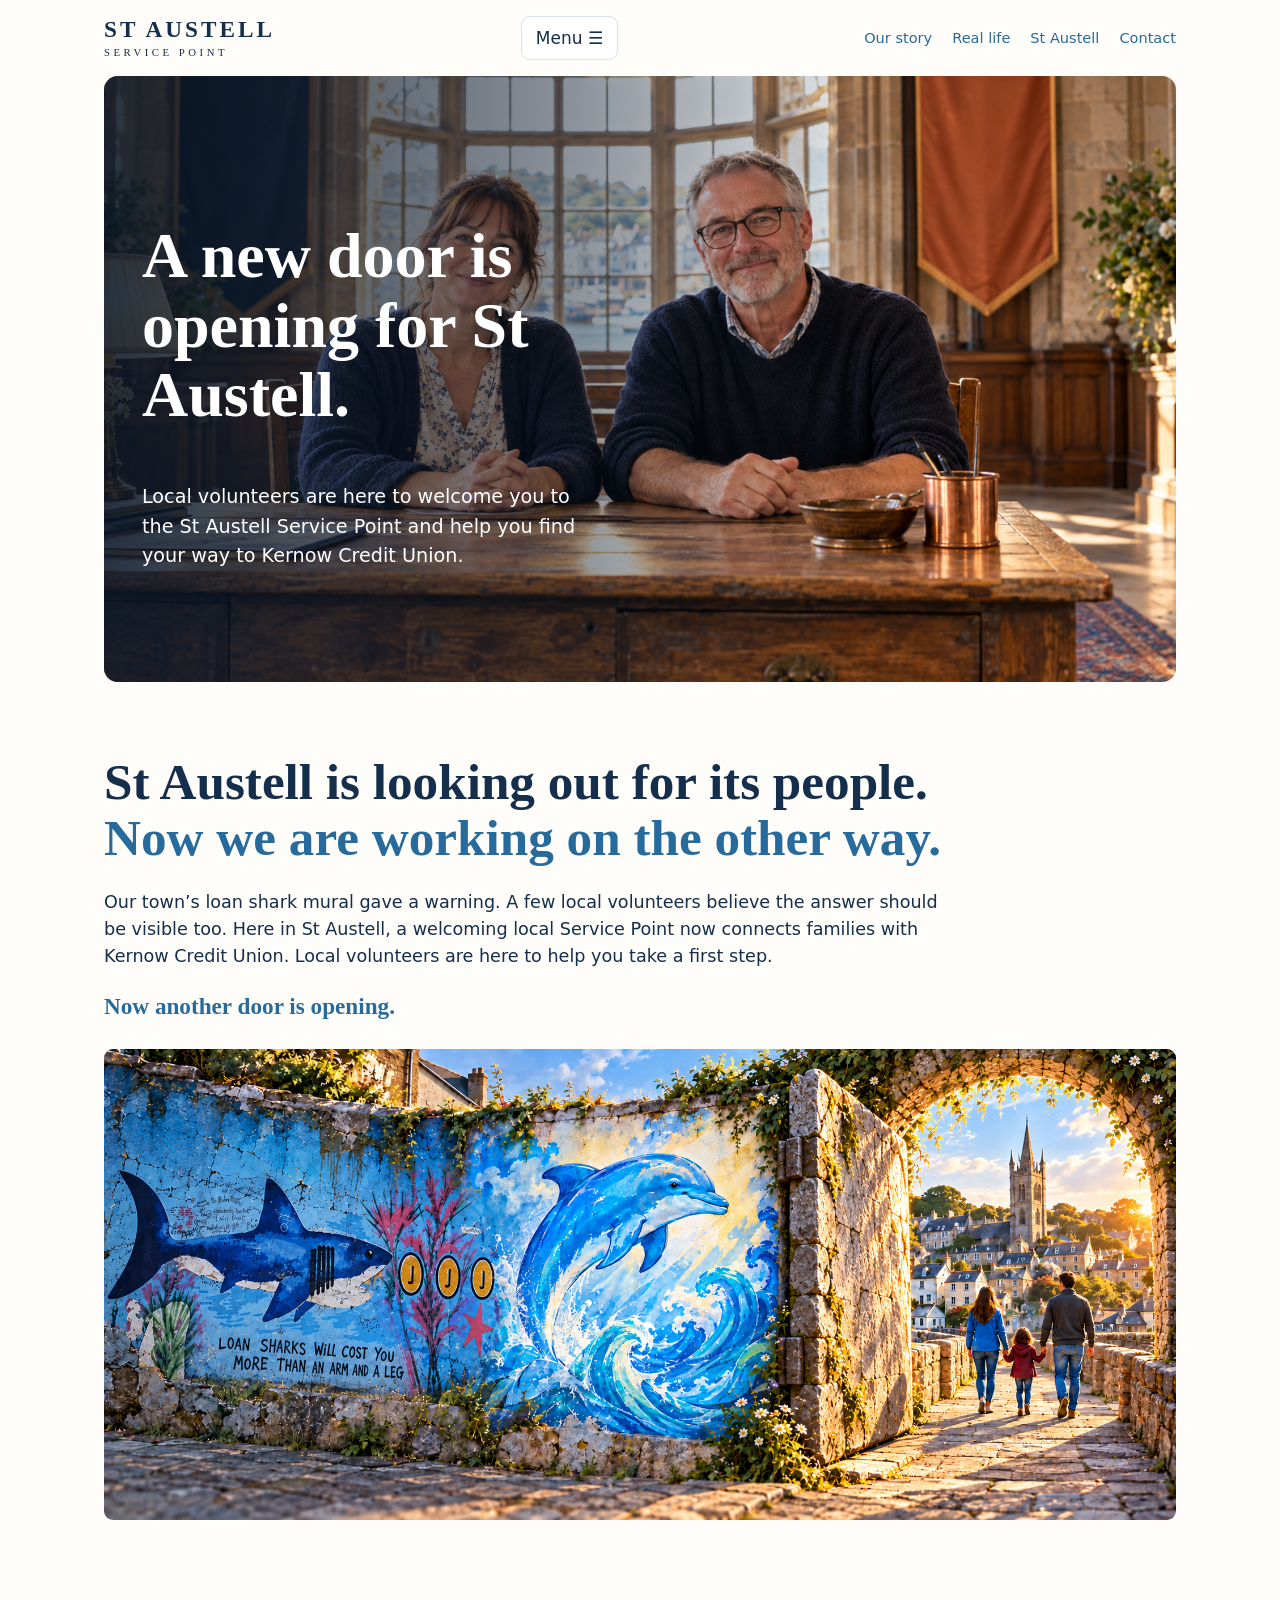
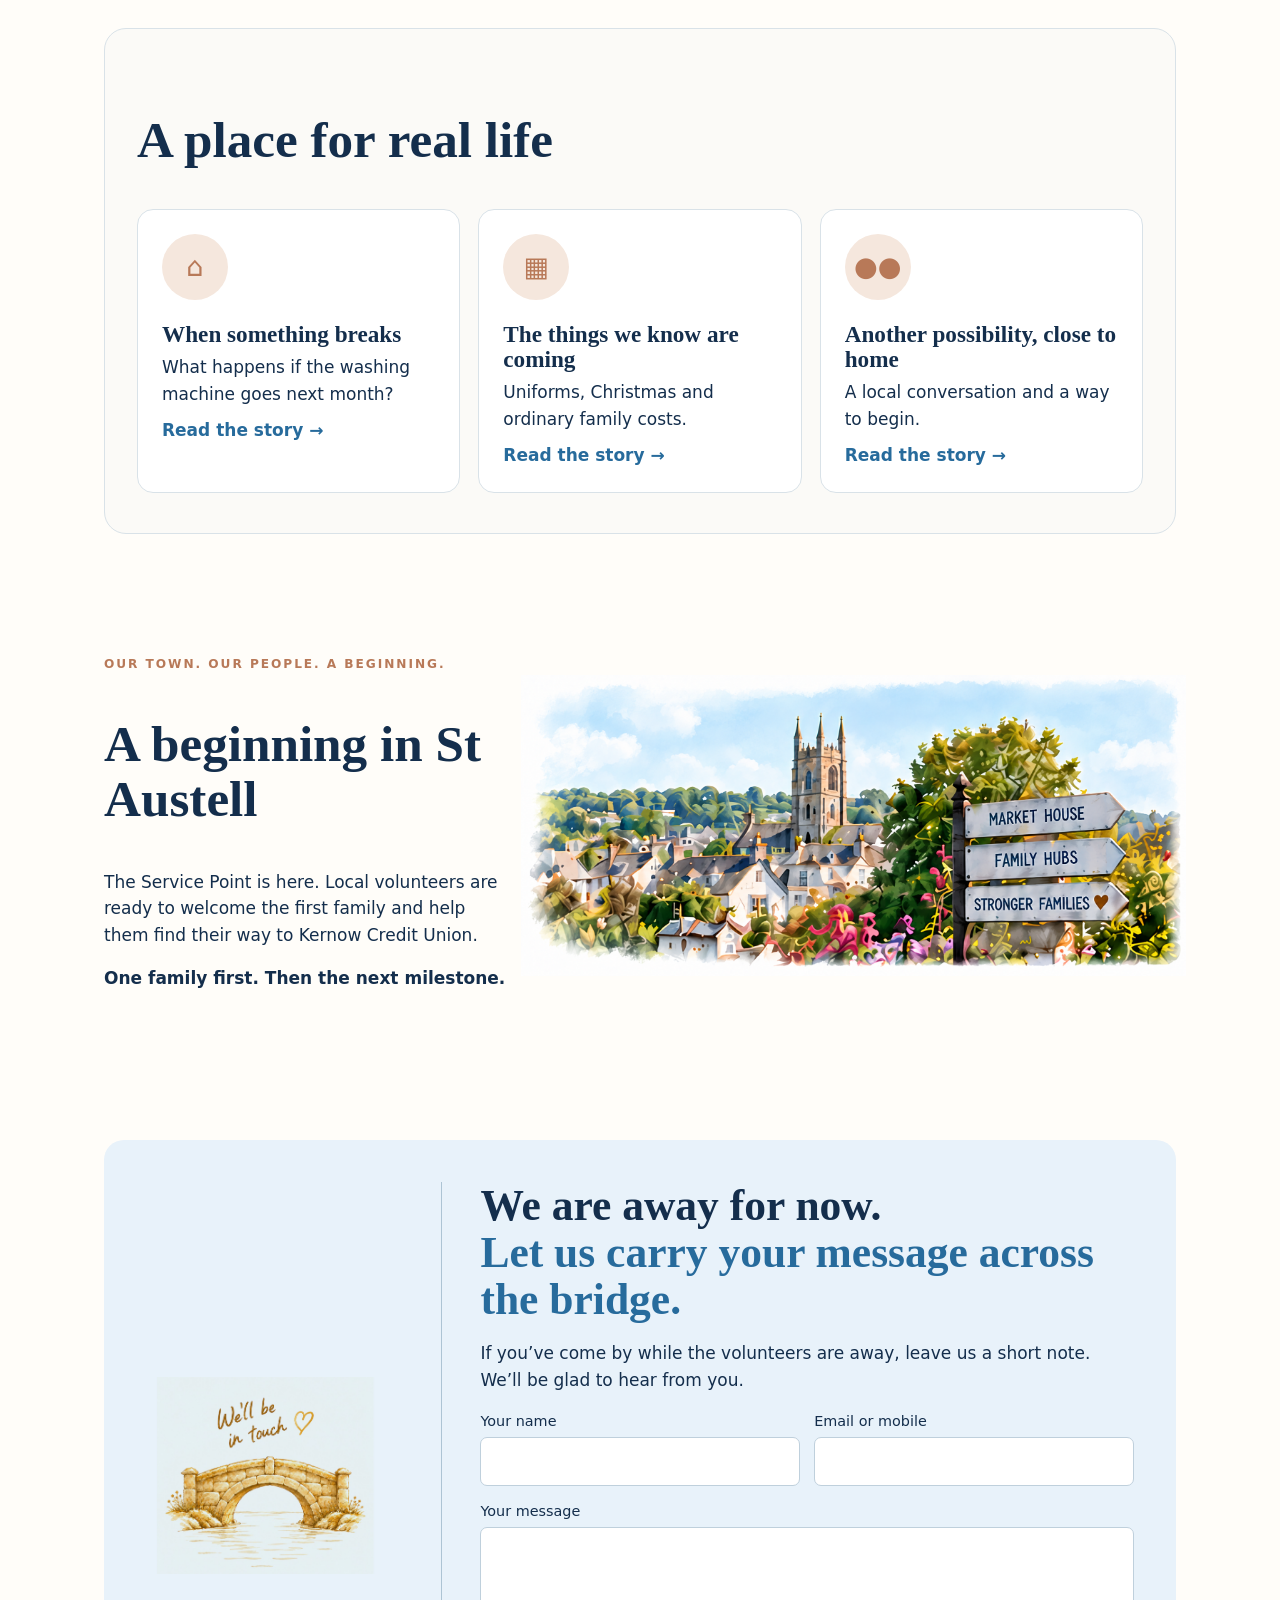
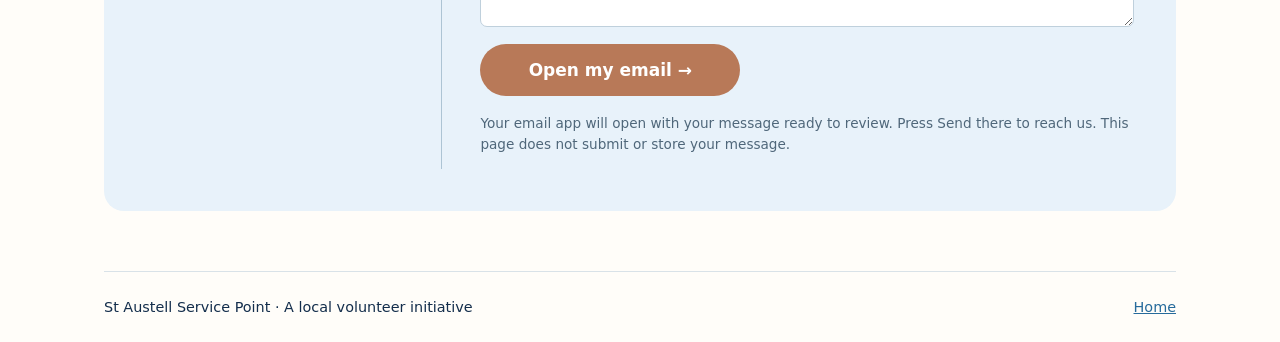
==== commit 45b5a017: "Add files via upload" ====
--- a/index.html
+++ b/index.html
@@ -2,4 +2,4 @@
 <section class="section" id="story"><h2>St Austell is looking out for its people.<br><span class="blue">Now we are working on the other way.</span></h2><p class="intro">Our town’s loan shark mural gave a warning. A few local volunteers believe the answer should be visible too. Here in St Austell, a welcoming local Service Point now connects families with Kernow Credit Union. Local volunteers are here to help you take a first step.</p><h3 class="blue">Now another door is opening.</h3><img class="art story-art" src="assets/shark-dolphin-stone-door.png" alt="St Austell’s loan shark mural, a dolphin, an open stone door and a family walking toward the town"></section>
 <section class="real" id="real-life"><h2>A place for real life</h2><div class="cards"><a class="card" href="when-something-breaks.html"><span class="circle" aria-hidden="true">⌂</span><h3>When something breaks</h3><p>What happens if the washing machine goes next month?</p><span class="read">Read the story →</span></a><a class="card" href="things-we-know-are-coming.html"><span class="circle" aria-hidden="true">▦</span><h3>The things we know are coming</h3><p>Uniforms, Christmas and ordinary family costs.</p><span class="read">Read the story →</span></a><a class="card" href="another-possibility.html"><span class="circle" aria-hidden="true">●●</span><h3>Another possibility, close to home</h3><p>A local conversation and a way to begin.</p><span class="read">Read the story →</span></a></div></section>
 <section class="section town" id="town"><div><p class="eyebrow">Our town. Our people. A beginning.</p><h2>A beginning in St Austell</h2><p>The Service Point is here. Local volunteers are ready to welcome the first family and help them find their way to Kernow Credit Union.</p><p><strong>One family first. Then the next milestone.</strong></p></div><img src="assets/st-austell-town.png" alt="White St Austell houses, church, floral foreground and three direction signs"></section>
-<section class="contact" id="contact"><h2>We’re away just now. Get in touch.</h2><p>If you’ve come by while the volunteers are away, leave us a short note. We’ll be glad to hear from you.</p><form id="contact-form"><div class="fields"><label>Your name<input name="name" autocomplete="name" required></label><label>Email or mobile<input name="reply_to" autocomplete="email" required></label><label class="wide">Your message<textarea name="message" required></textarea></label></div><p><button class="button" type="submit">Open my email →</button></p><p class="fine" id="form-status" role="status">Your email app will open with your message ready to review. Press Send there to reach us. This page does not submit or store your message.</p></form></section></main><footer class="footer"><span>St Austell Service Point · A local volunteer initiative</span><a href="index.html">Home</a></footer></div><script src="site.js"></script></body></html>+<section class="contact" id="contact"><div class="contact-bridge"><img src="assets/contact-bridge.jpg" alt="A hand-drawn gold stone bridge beneath the words We’ll be in touch"></div><div class="contact-main"><h2>We are away for now.<br><span class="blue">Let us carry your message across the bridge.</span></h2><p>If you’ve come by while the volunteers are away, leave us a short note. We’ll be glad to hear from you.</p><form id="contact-form"><div class="fields"><label>Your name<input name="name" autocomplete="name" required></label><label>Email or mobile<input name="reply_to" required></label><label class="wide">Your message<textarea name="message" required></textarea></label></div><p><button class="button" type="submit">Open my email →</button></p><p class="fine" id="form-status" role="status">Your email app will open with your message ready to review. Press Send there to reach us. This page does not submit or store your message.</p></form></div></section></main><footer class="footer"><span>St Austell Service Point · A local volunteer initiative</span><a href="index.html">Home</a></footer></div><script src="site.js"></script></body></html>
--- a/style.css
+++ b/style.css
@@ -1,2 +1,4 @@
 :root{--ink:#142e4c;--blue:#276b9c;--copper:#b87958;--paper:#fffdf9;--mist:#e8f2fa;--line:#d9e2e8}*{box-sizing:border-box}html{scroll-behavior:smooth}body{margin:0;background:var(--paper);color:var(--ink);font:17px/1.55 system-ui,-apple-system,Segoe UI,sans-serif}h1,h2,h3{font-family:Georgia,serif;line-height:1.08}h1{font-size:clamp(2.5rem,5vw,4.7rem)}h2{font-size:clamp(2rem,4vw,3.5rem)}h3{font-size:1.45rem}a{color:var(--blue)}button,input,textarea{font:inherit}.wrap{max-width:1120px;padding:0 24px;margin:auto}.header{display:flex;align-items:center;justify-content:space-between;padding:16px 0;min-height:76px}.brand{text-decoration:none;color:var(--ink);font:700 1.45rem/.95 Georgia,serif;letter-spacing:.13em}.brand small{display:block;font:.67rem/1.2 Georgia,serif;letter-spacing:.33em;margin-top:6px}.menu{border:1px solid var(--line);background:white;border-radius:9px;padding:8px 14px;color:var(--ink);cursor:pointer}.nav{display:flex;gap:20px;align-items:center}.nav a{text-decoration:none;font-size:.91rem}.hero{min-height:560px;position:relative;overflow:hidden;border-radius:14px;background:#233747 url('assets/volunteers-hero.png') center/cover}.hero:before{content:'';position:absolute;inset:0;background:linear-gradient(90deg,rgba(8,21,38,.87),rgba(8,21,38,.45) 44%,transparent 78%)}.hero-copy{position:relative;color:white;width:min(52%,530px);padding:92px 38px}.hero p{font-size:1.2rem}.section{padding:72px 0}.section>h2{margin:0 0 24px}.intro{max-width:850px;font-size:1.1rem}.blue{color:var(--blue)}.art{display:block;width:100%;height:auto}.story-art{margin:30px auto 0;border-radius:9px}.eyebrow{font-weight:700;text-transform:uppercase;letter-spacing:.16em;color:var(--copper);font-size:.76rem}.real{background:#fbfaf7;border:1px solid var(--line);border-radius:22px;padding:40px 32px;margin:36px 0}.cards{display:grid;grid-template-columns:repeat(3,1fr);gap:18px}.card{border:1px solid var(--line);border-radius:16px;background:white;text-decoration:none;color:var(--ink);padding:24px;min-height:245px;transition:transform .2s,box-shadow .2s}.card:hover,.card:focus-visible{transform:translateY(-3px);box-shadow:0 10px 28px #142e4c1b}.circle{display:grid;place-items:center;width:66px;height:66px;background:#f5e7dd;border-radius:50%;color:var(--copper);font-size:1.7rem}.card h3{margin:22px 0 7px}.card p{margin:0 0 10px}.read{font-weight:700;color:var(--blue)}.town{display:grid;grid-template-columns:38% 62%;align-items:center;gap:10px}.town img{width:100%}.button{display:inline-block;background:var(--copper);color:white;text-decoration:none;border:0;border-radius:999px;padding:13px 24px;font-weight:700;cursor:pointer}.button:hover,.button:focus-visible{background:#995d41}.contact{background:var(--mist);border-radius:20px;padding:42px;margin:60px 0}.contact h2{margin:0 0 14px}.contact p{max-width:760px}.fields{display:grid;grid-template-columns:1fr 1fr;gap:14px}.fields label{font-size:.9rem;display:grid;gap:5px}.fields .wide{grid-column:1/-1}.fields input,.fields textarea{width:100%;border:1px solid #bfd0dc;background:white;padding:12px;border-radius:7px}.fields textarea{min-height:100px}.fine{font-size:.85rem;color:#4f677a}.footer{border-top:1px solid var(--line);padding:24px 0;margin-top:40px;display:flex;justify-content:space-between;gap:20px;font-size:.9rem}.subhero{padding:72px 0 25px}.subhero p{font-size:1.16rem;max-width:760px}.prose{max-width:790px}.prose h2{font-size:2.2rem;margin:55px 0 12px}.prose p,.prose li{font-size:1.08rem}.prose li{margin-bottom:10px}.callout{padding:26px 30px;background:var(--mist);border-left:5px solid var(--copper);border-radius:8px;margin:30px 0}.milestones{display:flex;flex-wrap:wrap;gap:8px;margin:20px 0}.milestones span{background:#e5eff7;border-radius:30px;padding:7px 14px;font-weight:700}.source{border-top:1px solid var(--line);font-size:.88rem;color:#4e6170;padding-top:16px}.back{display:inline-block;margin-top:30px}@media(max-width:800px){.nav{gap:10px}.nav a{font-size:.76rem}.hero-copy{width:75%}.town{display:block}.town img{margin-top:18px}.cards{grid-template-columns:1fr}.card{min-height:0}.section{padding:45px 0}}@media(max-width:550px){.wrap{padding:0 17px}.header{align-items:flex-start}.nav{display:none;position:absolute;right:17px;top:65px;z-index:5;flex-direction:column;align-items:stretch;background:white;box-shadow:0 10px 25px #142e4c30;border-radius:12px;padding:16px}.nav.open{display:flex}.hero{min-height:570px;background-position:56% center}.hero:before{background:linear-gradient(0deg,rgba(8,21,38,.94),rgba(8,21,38,.4) 70%,transparent)}.hero-copy{width:100%;position:absolute;bottom:0;padding:25px}.hero h1{font-size:2.6rem}.real{padding:24px 17px}.contact{padding:28px 20px}.fields{grid-template-columns:1fr}.fields .wide{grid-column:auto}}
 .story-layout{display:grid;grid-template-columns:minmax(0,1fr) minmax(250px,380px);align-items:start;gap:42px}.story-layout .prose{min-width:0}.side-art{width:100%;height:auto;border-radius:14px;margin-top:44px}.image-pair{display:grid;gap:20px;margin-top:44px}.image-pair img{display:block;width:100%;height:auto;border-radius:14px}.story-layout .prose h2:first-child{margin-top:38px}.back{margin-bottom:36px}@media(max-width:800px){.story-layout{grid-template-columns:1fr}.side-art,.image-pair{margin-top:0;max-width:550px}.image-pair{grid-template-columns:repeat(2,minmax(0,1fr));max-width:none}.image-pair img{height:100%;object-fit:cover}}@media(max-width:550px){.image-pair{grid-template-columns:1fr}.image-pair img{height:auto}}
+
+.contact{display:grid;grid-template-columns:minmax(220px,30%) minmax(0,1fr);gap:38px;align-items:center}.contact-bridge{height:100%;display:flex;align-items:center;justify-content:center;border-right:1px solid #adc4d4;padding-right:38px}.contact-bridge img{display:block;width:100%;max-width:320px;height:auto;mix-blend-mode:multiply}.contact-main{min-width:0}.contact-main h2{font-size:clamp(2rem,3.4vw,3.1rem)}.contact-main .button{min-width:260px;text-align:center}@media(max-width:800px){.contact{grid-template-columns:1fr;gap:12px}.contact-bridge{height:auto;border-right:0;border-bottom:1px solid #adc4d4;padding:0 0 12px}.contact-bridge img{max-width:260px}.contact-main h2{font-size:clamp(2rem,5vw,3rem)}}
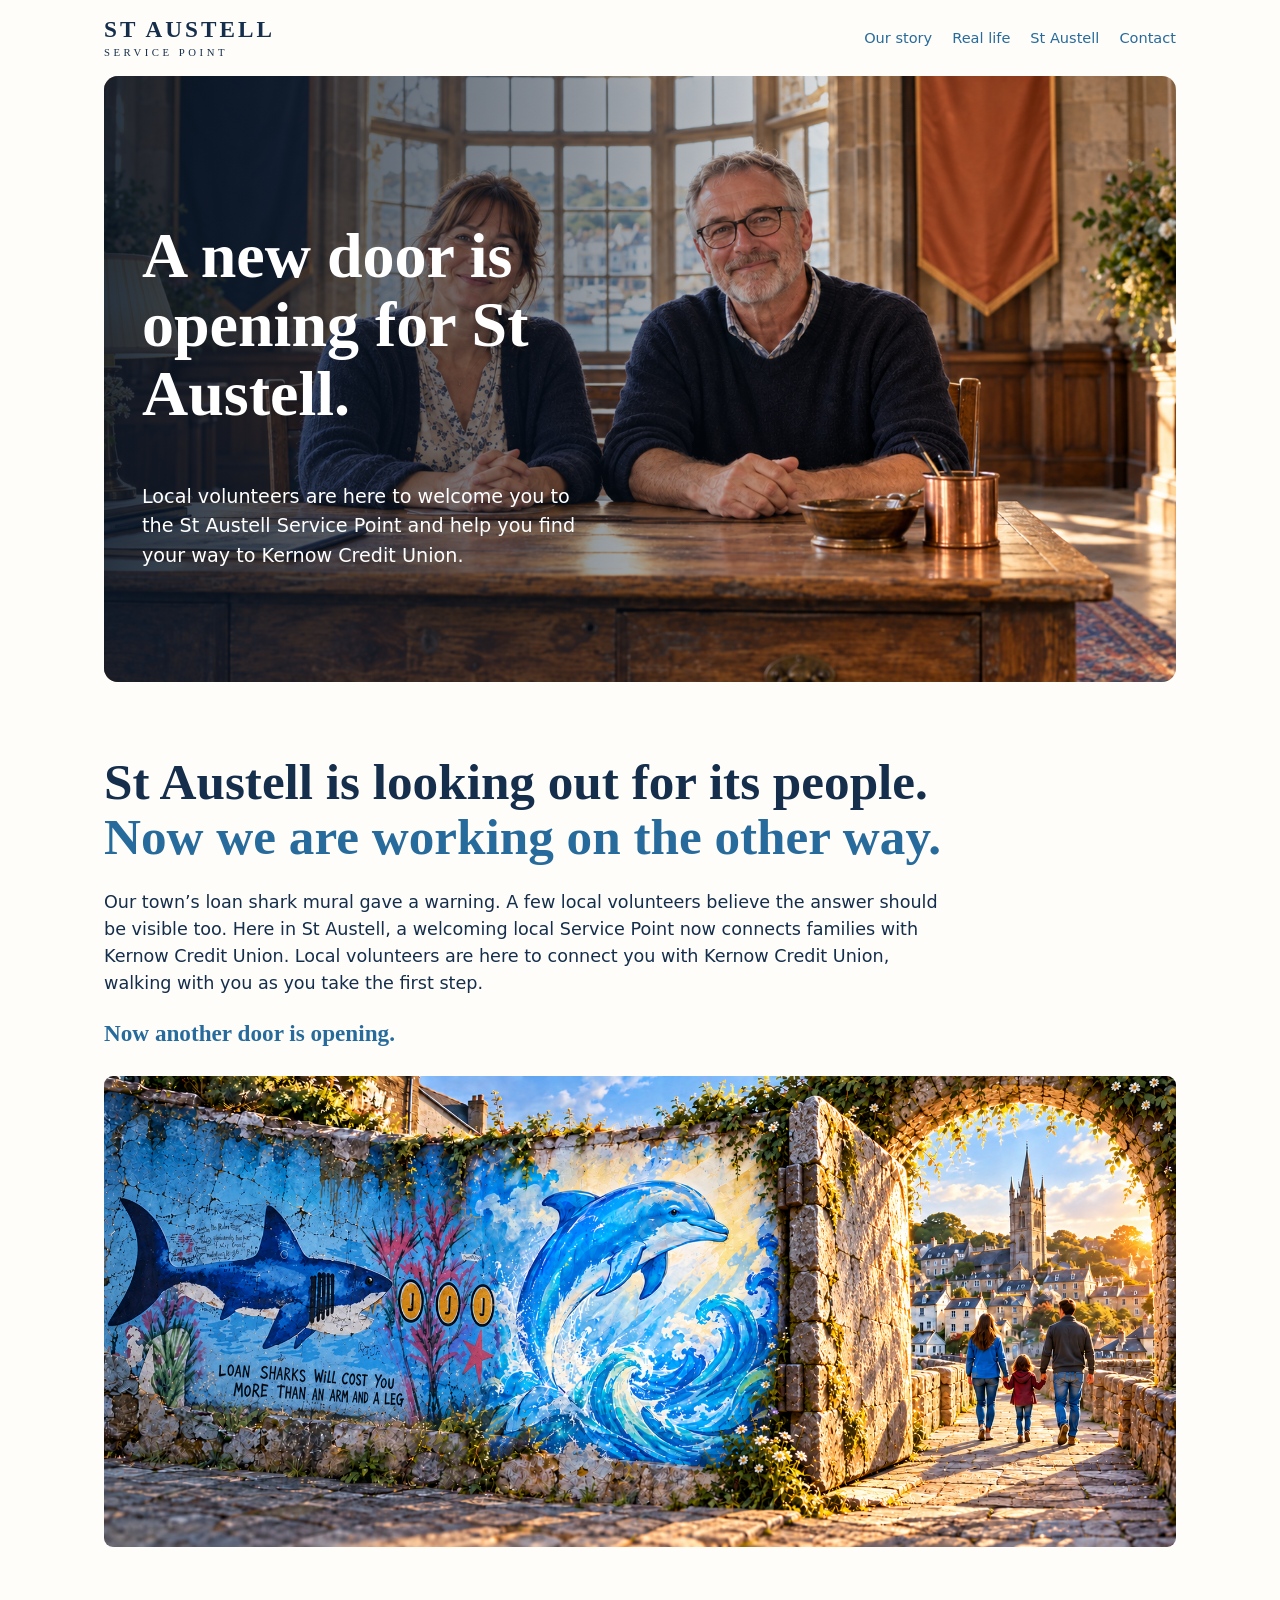
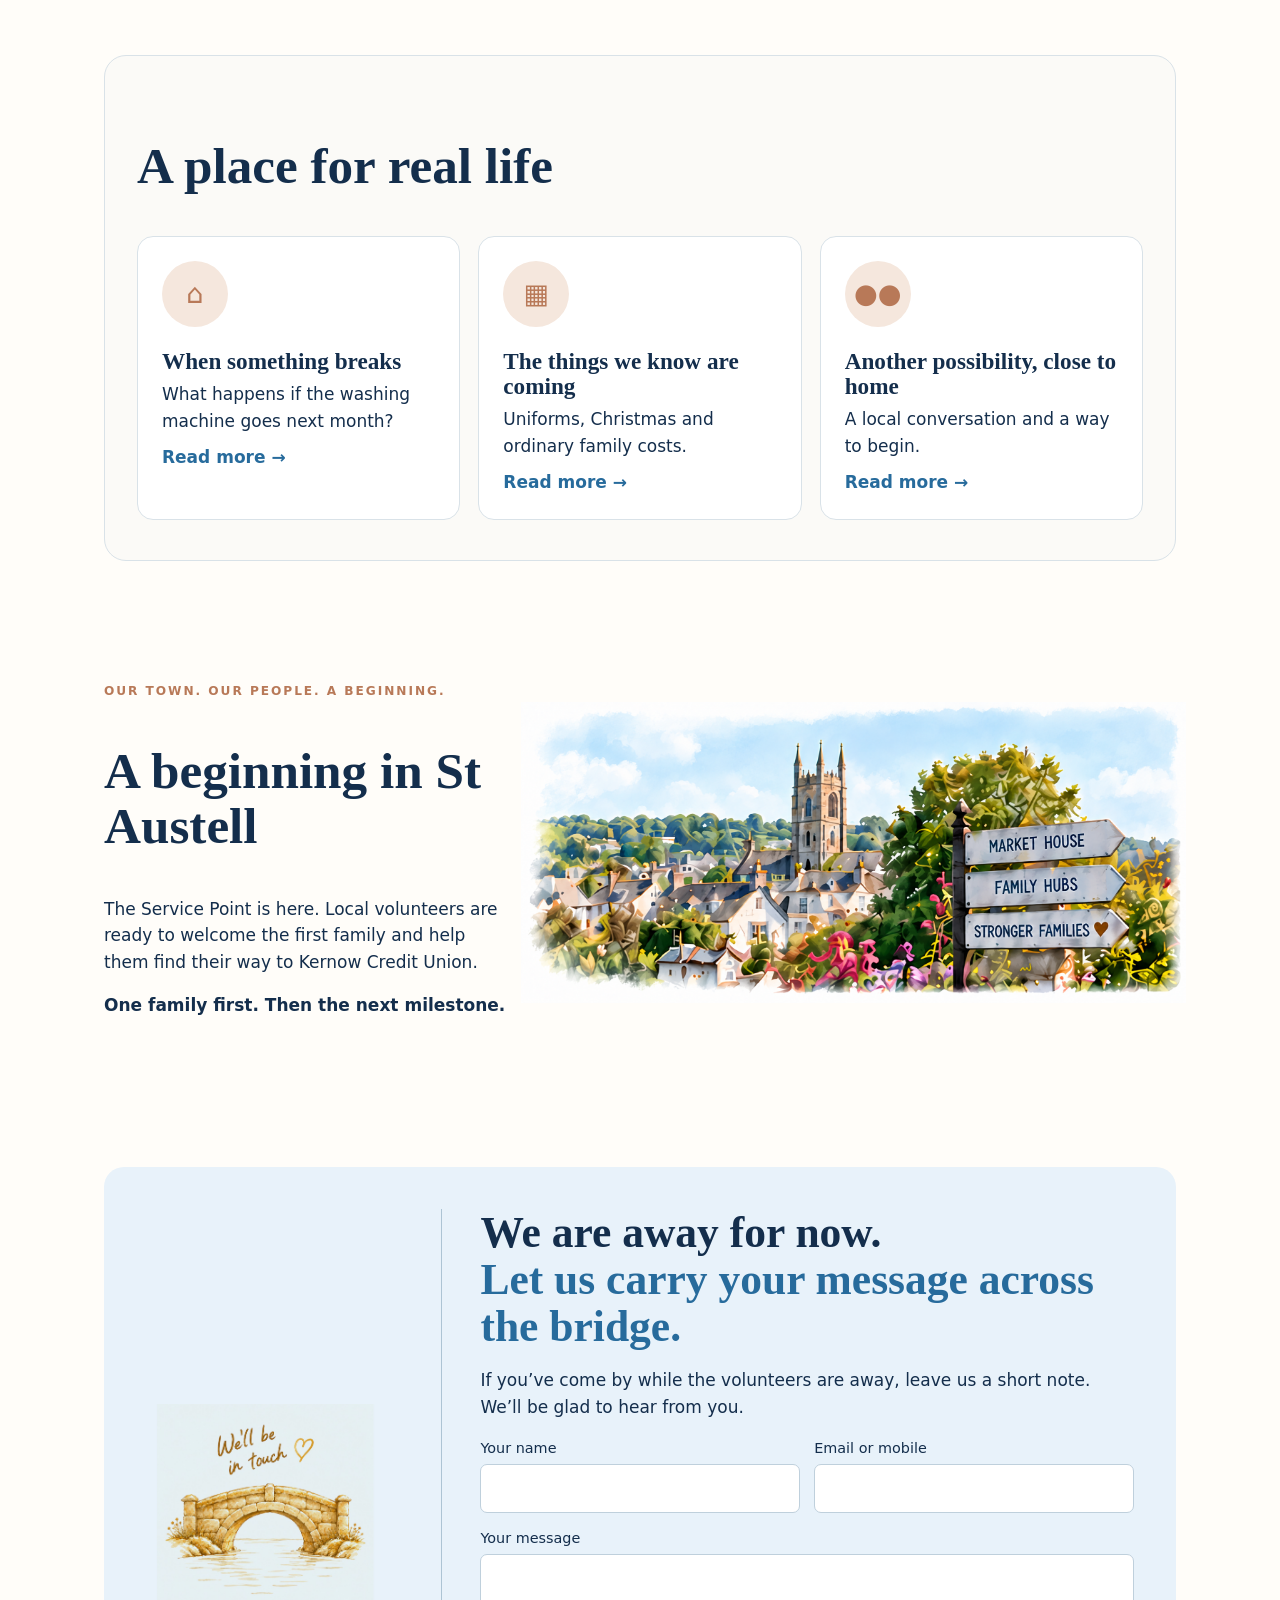
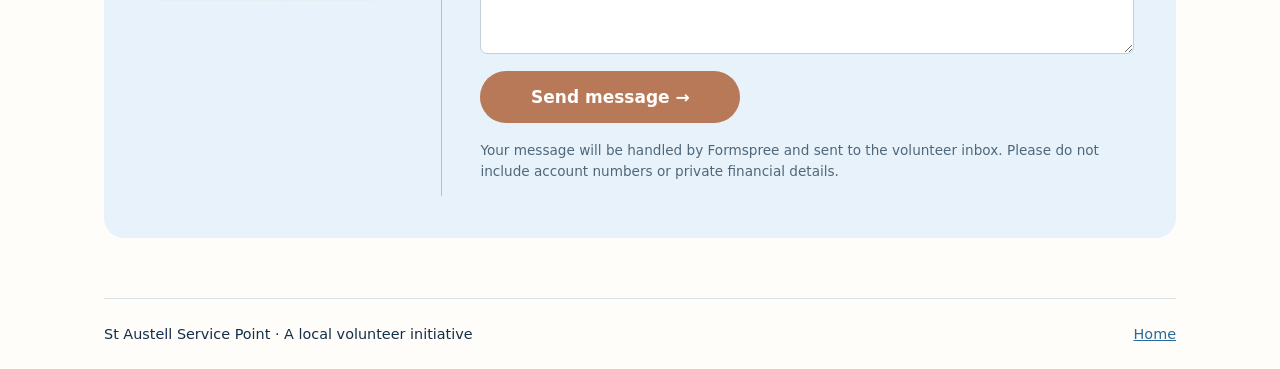
==== commit b29b92e9: "Add files via upload" ====
--- a/index.html
+++ b/index.html
@@ -1,5 +1,5 @@
 <!doctype html><html lang="en-GB"><head><meta charset="utf-8"><meta name="viewport" content="width=device-width, initial-scale=1"><meta name="description" content="A welcoming local St Austell Service Point for families."><title>Home | St Austell Service Point</title><link rel="stylesheet" href="style.css"></head><body><div class="wrap"><header class="header"><a class="brand" href="index.html">ST AUSTELL<small>SERVICE POINT</small></a><button class="menu" type="button" aria-controls="nav" aria-expanded="false">Menu ☰</button><nav id="nav" class="nav" aria-label="Site navigation"><a href="index.html#story">Our story</a><a href="index.html#real-life">Real life</a><a href="index.html#town">St Austell</a><a href="index.html#contact">Contact</a></nav></header><main><section class="hero"><div class="hero-copy"><h1>A new door is opening for St Austell.</h1><p>Local volunteers are here to welcome you to the St Austell Service Point and help you find your way to Kernow Credit Union.</p></div></section>
-<section class="section" id="story"><h2>St Austell is looking out for its people.<br><span class="blue">Now we are working on the other way.</span></h2><p class="intro">Our town’s loan shark mural gave a warning. A few local volunteers believe the answer should be visible too. Here in St Austell, a welcoming local Service Point now connects families with Kernow Credit Union. Local volunteers are here to help you take a first step.</p><h3 class="blue">Now another door is opening.</h3><img class="art story-art" src="assets/shark-dolphin-stone-door.png" alt="St Austell’s loan shark mural, a dolphin, an open stone door and a family walking toward the town"></section>
-<section class="real" id="real-life"><h2>A place for real life</h2><div class="cards"><a class="card" href="when-something-breaks.html"><span class="circle" aria-hidden="true">⌂</span><h3>When something breaks</h3><p>What happens if the washing machine goes next month?</p><span class="read">Read the story →</span></a><a class="card" href="things-we-know-are-coming.html"><span class="circle" aria-hidden="true">▦</span><h3>The things we know are coming</h3><p>Uniforms, Christmas and ordinary family costs.</p><span class="read">Read the story →</span></a><a class="card" href="another-possibility.html"><span class="circle" aria-hidden="true">●●</span><h3>Another possibility, close to home</h3><p>A local conversation and a way to begin.</p><span class="read">Read the story →</span></a></div></section>
+<section class="section" id="story"><h2>St Austell is looking out for its people.<br><span class="blue">Now we are working on the other way.</span></h2><p class="intro">Our town’s loan shark mural gave a warning. A few local volunteers believe the answer should be visible too. Here in St Austell, a welcoming local Service Point now connects families with Kernow Credit Union. Local volunteers are here to connect you with Kernow Credit Union, walking with you as you take the first step.</p><h3 class="blue">Now another door is opening.</h3><img class="art story-art" src="assets/shark-dolphin-stone-door.png" alt="St Austell’s loan shark mural, a dolphin, an open stone door and a family walking toward the town"></section>
+<section class="real" id="real-life"><h2>A place for real life</h2><div class="cards"><a class="card" href="when-something-breaks.html"><span class="circle" aria-hidden="true">⌂</span><h3>When something breaks</h3><p>What happens if the washing machine goes next month?</p><span class="read">Read more →</span></a><a class="card" href="things-we-know-are-coming.html"><span class="circle" aria-hidden="true">▦</span><h3>The things we know are coming</h3><p>Uniforms, Christmas and ordinary family costs.</p><span class="read">Read more →</span></a><a class="card" href="another-possibility.html"><span class="circle" aria-hidden="true">●●</span><h3>Another possibility, close to home</h3><p>A local conversation and a way to begin.</p><span class="read">Read more →</span></a></div></section>
 <section class="section town" id="town"><div><p class="eyebrow">Our town. Our people. A beginning.</p><h2>A beginning in St Austell</h2><p>The Service Point is here. Local volunteers are ready to welcome the first family and help them find their way to Kernow Credit Union.</p><p><strong>One family first. Then the next milestone.</strong></p></div><img src="assets/st-austell-town.png" alt="White St Austell houses, church, floral foreground and three direction signs"></section>
-<section class="contact" id="contact"><div class="contact-bridge"><img src="assets/contact-bridge.jpg" alt="A hand-drawn gold stone bridge beneath the words We’ll be in touch"></div><div class="contact-main"><h2>We are away for now.<br><span class="blue">Let us carry your message across the bridge.</span></h2><p>If you’ve come by while the volunteers are away, leave us a short note. We’ll be glad to hear from you.</p><form id="contact-form"><div class="fields"><label>Your name<input name="name" autocomplete="name" required></label><label>Email or mobile<input name="reply_to" required></label><label class="wide">Your message<textarea name="message" required></textarea></label></div><p><button class="button" type="submit">Open my email →</button></p><p class="fine" id="form-status" role="status">Your email app will open with your message ready to review. Press Send there to reach us. This page does not submit or store your message.</p></form></div></section></main><footer class="footer"><span>St Austell Service Point · A local volunteer initiative</span><a href="index.html">Home</a></footer></div><script src="site.js"></script></body></html>+<section class="contact" id="contact"><div class="contact-bridge"><img src="assets/contact-bridge.jpg" alt="A hand-drawn gold stone bridge beneath the words We’ll be in touch"></div><div class="contact-main"><h2>We are away for now.<br><span class="blue">Let us carry your message across the bridge.</span></h2><p>If you’ve come by while the volunteers are away, leave us a short note. We’ll be glad to hear from you.</p><form id="contact-form" action="https://formspree.io/f/mvkgdagb" method="POST"><div class="fields"><label>Your name<input name="name" autocomplete="name" required></label><label>Email or mobile<input name="reply_to" autocomplete="on" required></label><label class="wide">Your message<textarea name="message" required></textarea></label></div><p><button class="button" type="submit">Send message →</button></p><p class="fine" id="form-status" role="status" aria-live="polite">Your message will be handled by Formspree and sent to the volunteer inbox. Please do not include account numbers or private financial details.</p></form></div></section></main><footer class="footer"><span>St Austell Service Point · A local volunteer initiative</span><a href="index.html">Home</a></footer></div><script src="site.js"></script></body></html>
--- a/style.css
+++ b/style.css
@@ -2,3 +2,4 @@
 .story-layout{display:grid;grid-template-columns:minmax(0,1fr) minmax(250px,380px);align-items:start;gap:42px}.story-layout .prose{min-width:0}.side-art{width:100%;height:auto;border-radius:14px;margin-top:44px}.image-pair{display:grid;gap:20px;margin-top:44px}.image-pair img{display:block;width:100%;height:auto;border-radius:14px}.story-layout .prose h2:first-child{margin-top:38px}.back{margin-bottom:36px}@media(max-width:800px){.story-layout{grid-template-columns:1fr}.side-art,.image-pair{margin-top:0;max-width:550px}.image-pair{grid-template-columns:repeat(2,minmax(0,1fr));max-width:none}.image-pair img{height:100%;object-fit:cover}}@media(max-width:550px){.image-pair{grid-template-columns:1fr}.image-pair img{height:auto}}
 
 .contact{display:grid;grid-template-columns:minmax(220px,30%) minmax(0,1fr);gap:38px;align-items:center}.contact-bridge{height:100%;display:flex;align-items:center;justify-content:center;border-right:1px solid #adc4d4;padding-right:38px}.contact-bridge img{display:block;width:100%;max-width:320px;height:auto;mix-blend-mode:multiply}.contact-main{min-width:0}.contact-main h2{font-size:clamp(2rem,3.4vw,3.1rem)}.contact-main .button{min-width:260px;text-align:center}@media(max-width:800px){.contact{grid-template-columns:1fr;gap:12px}.contact-bridge{height:auto;border-right:0;border-bottom:1px solid #adc4d4;padding:0 0 12px}.contact-bridge img{max-width:260px}.contact-main h2{font-size:clamp(2rem,5vw,3rem)}}
+.menu{display:none}@media(max-width:550px){.menu{display:block}}.button:disabled{opacity:.65;cursor:wait}
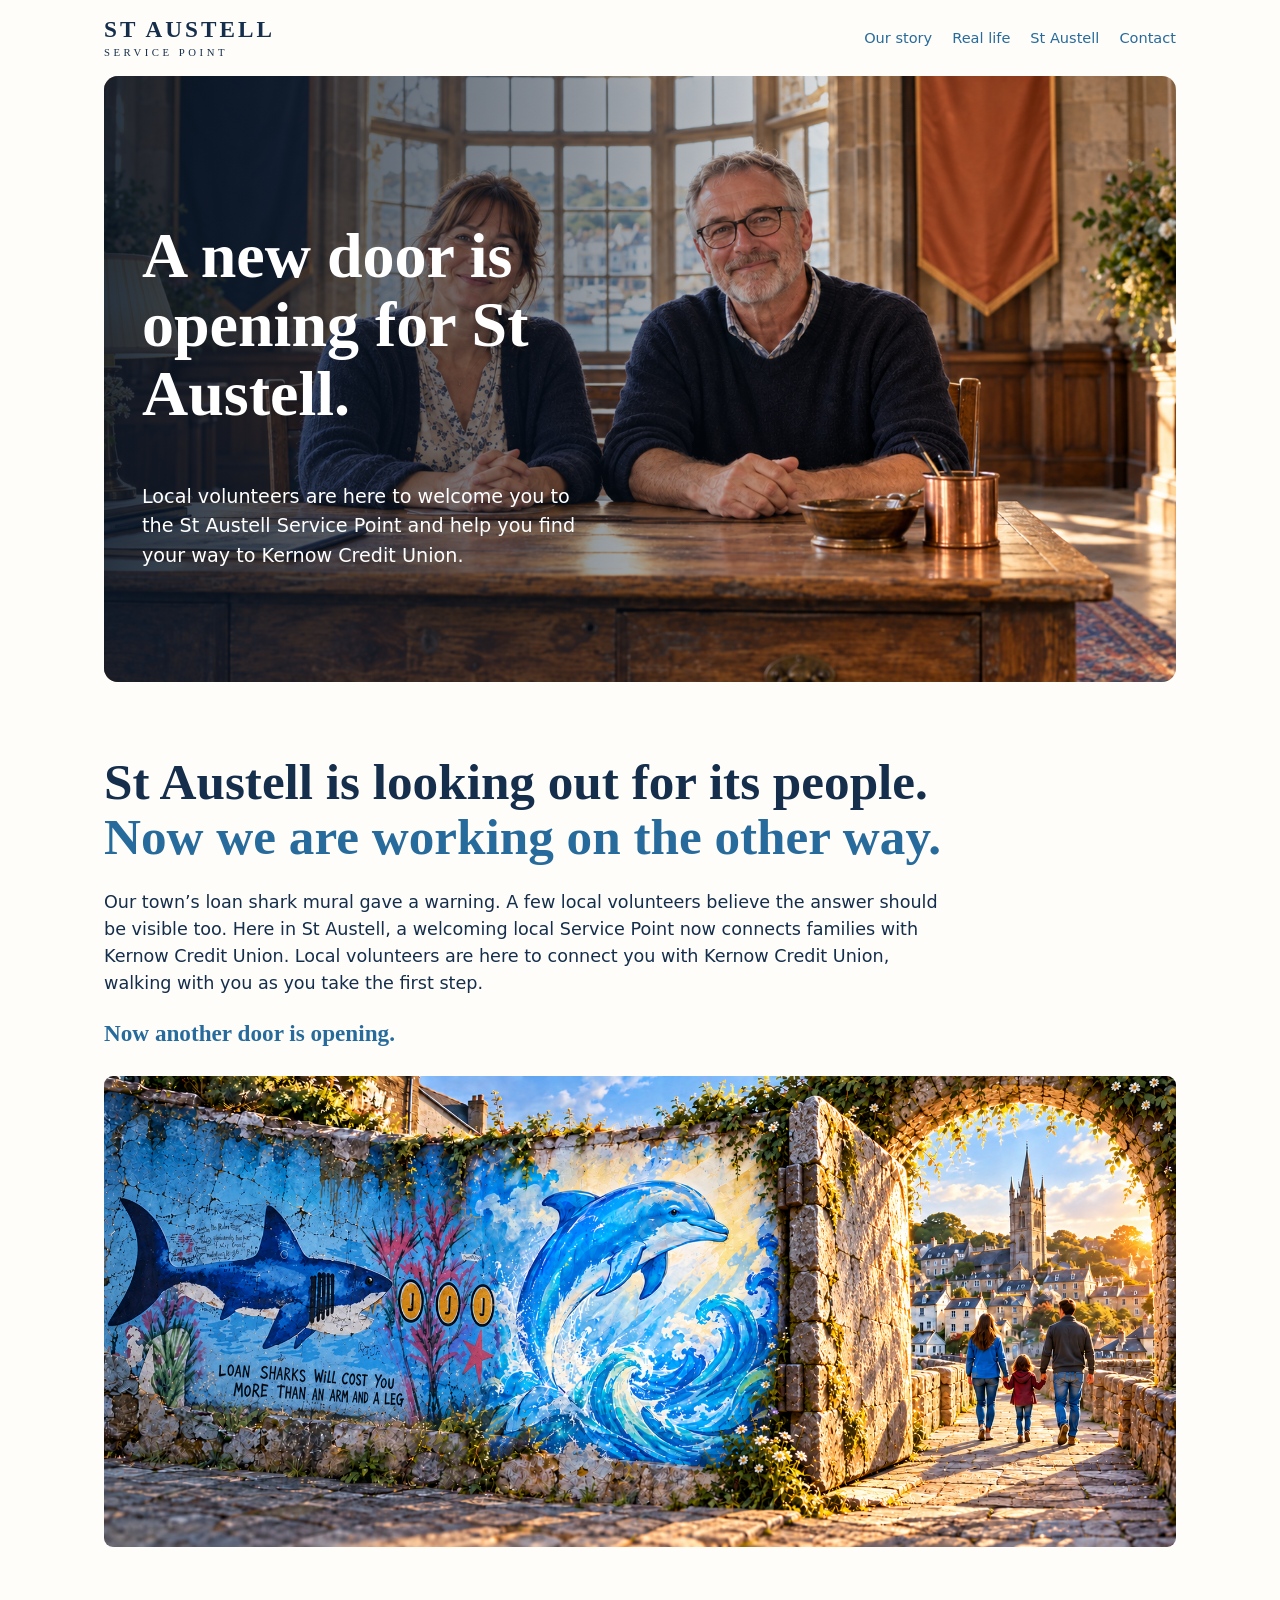
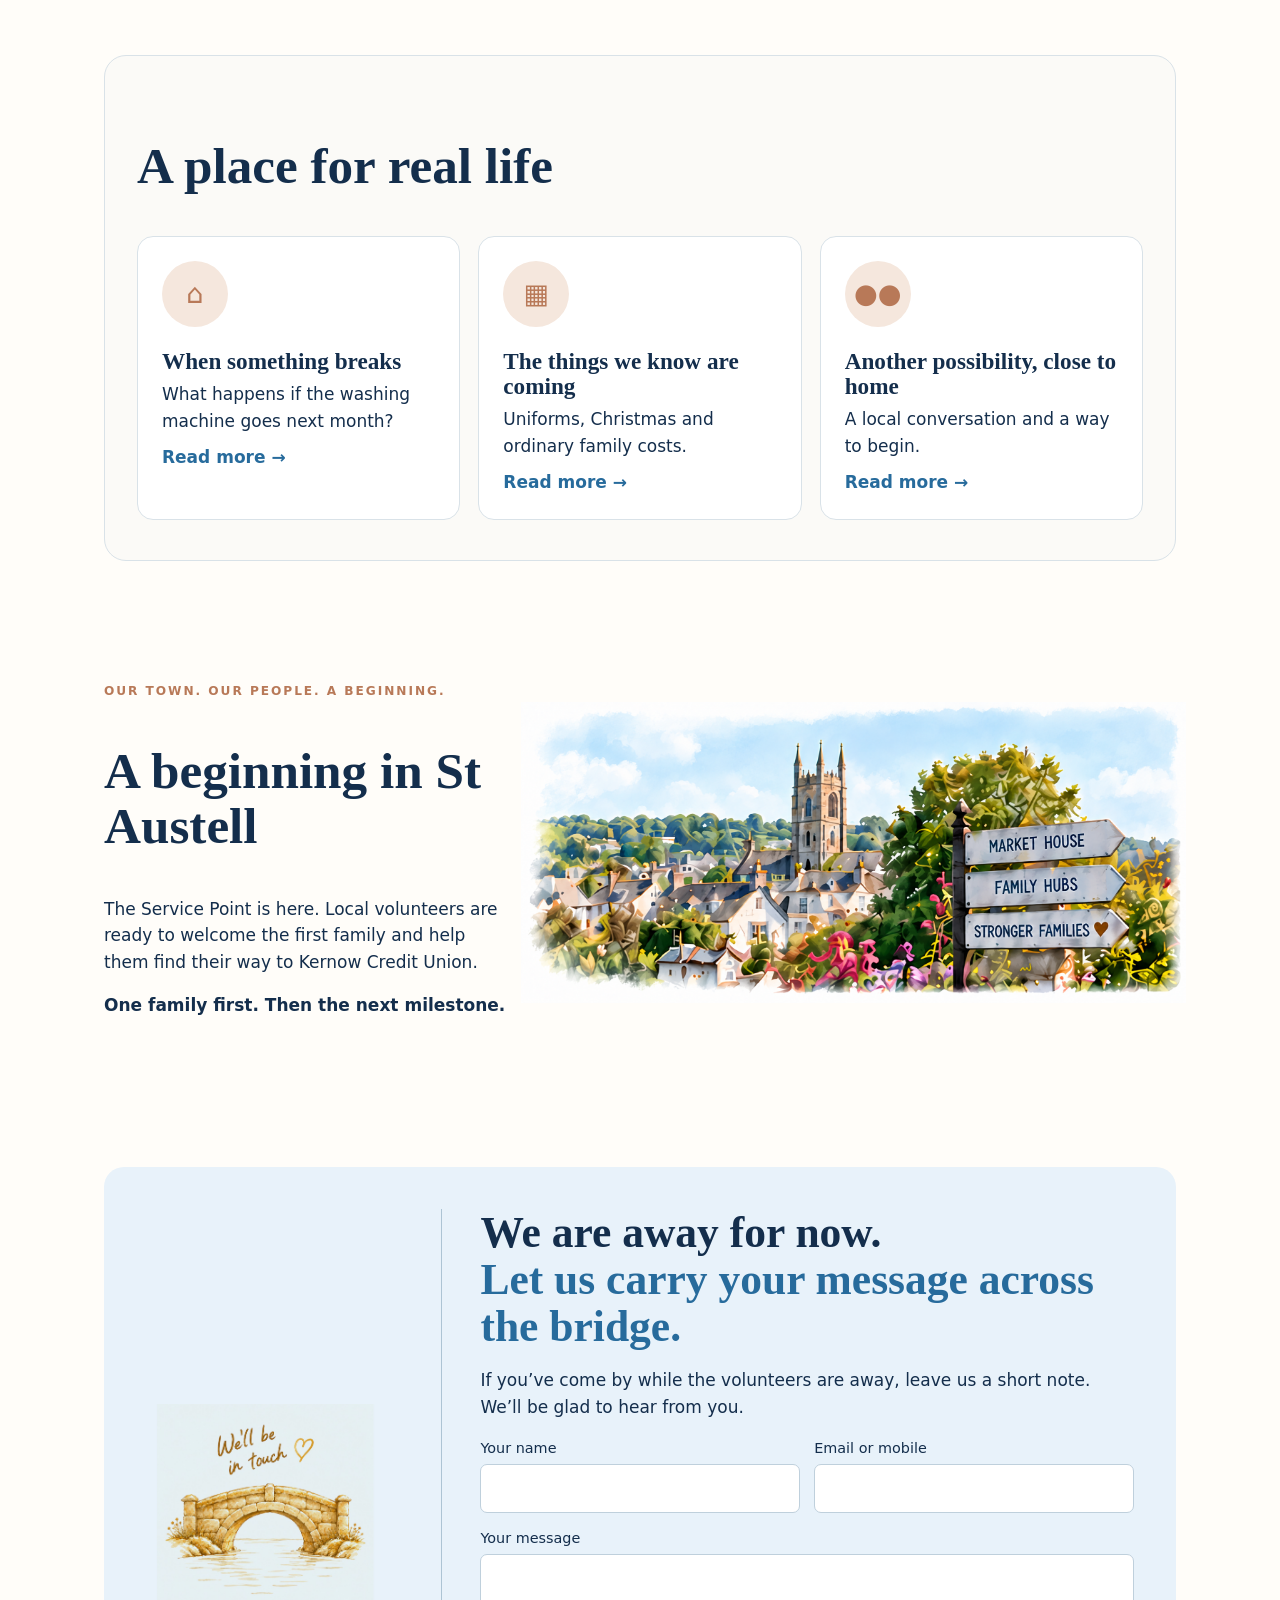
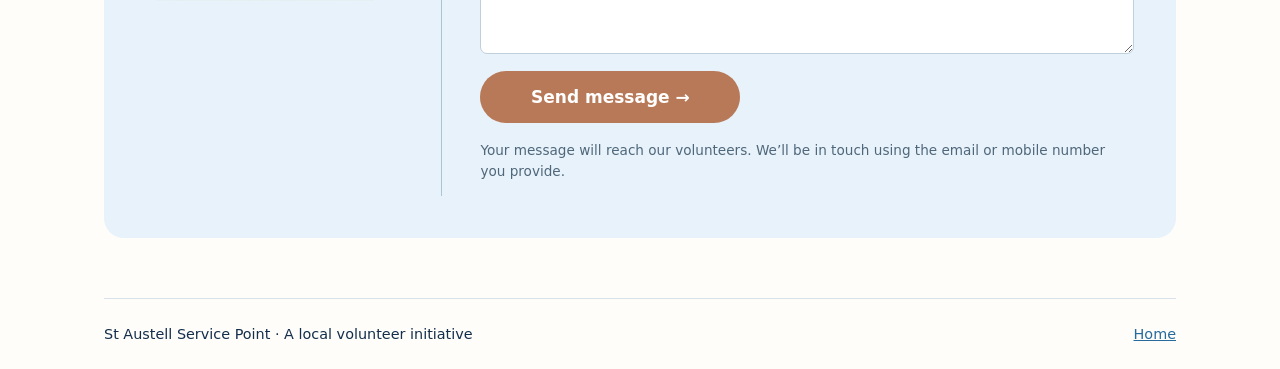
==== commit 2259074d: "Add files via upload" ====
--- a/index.html
+++ b/index.html
@@ -2,4 +2,4 @@
 <section class="section" id="story"><h2>St Austell is looking out for its people.<br><span class="blue">Now we are working on the other way.</span></h2><p class="intro">Our town’s loan shark mural gave a warning. A few local volunteers believe the answer should be visible too. Here in St Austell, a welcoming local Service Point now connects families with Kernow Credit Union. Local volunteers are here to connect you with Kernow Credit Union, walking with you as you take the first step.</p><h3 class="blue">Now another door is opening.</h3><img class="art story-art" src="assets/shark-dolphin-stone-door.png" alt="St Austell’s loan shark mural, a dolphin, an open stone door and a family walking toward the town"></section>
 <section class="real" id="real-life"><h2>A place for real life</h2><div class="cards"><a class="card" href="when-something-breaks.html"><span class="circle" aria-hidden="true">⌂</span><h3>When something breaks</h3><p>What happens if the washing machine goes next month?</p><span class="read">Read more →</span></a><a class="card" href="things-we-know-are-coming.html"><span class="circle" aria-hidden="true">▦</span><h3>The things we know are coming</h3><p>Uniforms, Christmas and ordinary family costs.</p><span class="read">Read more →</span></a><a class="card" href="another-possibility.html"><span class="circle" aria-hidden="true">●●</span><h3>Another possibility, close to home</h3><p>A local conversation and a way to begin.</p><span class="read">Read more →</span></a></div></section>
 <section class="section town" id="town"><div><p class="eyebrow">Our town. Our people. A beginning.</p><h2>A beginning in St Austell</h2><p>The Service Point is here. Local volunteers are ready to welcome the first family and help them find their way to Kernow Credit Union.</p><p><strong>One family first. Then the next milestone.</strong></p></div><img src="assets/st-austell-town.png" alt="White St Austell houses, church, floral foreground and three direction signs"></section>
-<section class="contact" id="contact"><div class="contact-bridge"><img src="assets/contact-bridge.jpg" alt="A hand-drawn gold stone bridge beneath the words We’ll be in touch"></div><div class="contact-main"><h2>We are away for now.<br><span class="blue">Let us carry your message across the bridge.</span></h2><p>If you’ve come by while the volunteers are away, leave us a short note. We’ll be glad to hear from you.</p><form id="contact-form" action="https://formspree.io/f/mvkgdagb" method="POST"><div class="fields"><label>Your name<input name="name" autocomplete="name" required></label><label>Email or mobile<input name="reply_to" autocomplete="on" required></label><label class="wide">Your message<textarea name="message" required></textarea></label></div><p><button class="button" type="submit">Send message →</button></p><p class="fine" id="form-status" role="status" aria-live="polite">Your message will be handled by Formspree and sent to the volunteer inbox. Please do not include account numbers or private financial details.</p></form></div></section></main><footer class="footer"><span>St Austell Service Point · A local volunteer initiative</span><a href="index.html">Home</a></footer></div><script src="site.js"></script></body></html>
+<section class="contact" id="contact"><div class="contact-bridge"><img src="assets/contact-bridge.jpg" alt="A hand-drawn gold stone bridge beneath the words We’ll be in touch"></div><div class="contact-main"><h2>We are away for now.<br><span class="blue">Let us carry your message across the bridge.</span></h2><p>If you’ve come by while the volunteers are away, leave us a short note. We’ll be glad to hear from you.</p><form id="contact-form" action="https://formspree.io/f/mvkgdagb" method="POST"><div class="fields"><label>Your name<input name="name" autocomplete="name" required></label><label>Email or mobile<input name="reply_to" autocomplete="on" required></label><label class="wide">Your message<textarea name="message" required></textarea></label></div><p><button class="button" type="submit">Send message →</button></p><p class="fine" id="form-status" role="status" aria-live="polite">Your message will reach our volunteers. We’ll be in touch using the email or mobile number you provide.</p></form></div></section></main><footer class="footer"><span>St Austell Service Point · A local volunteer initiative</span><a href="index.html">Home</a></footer></div><script src="site.js"></script></body></html>
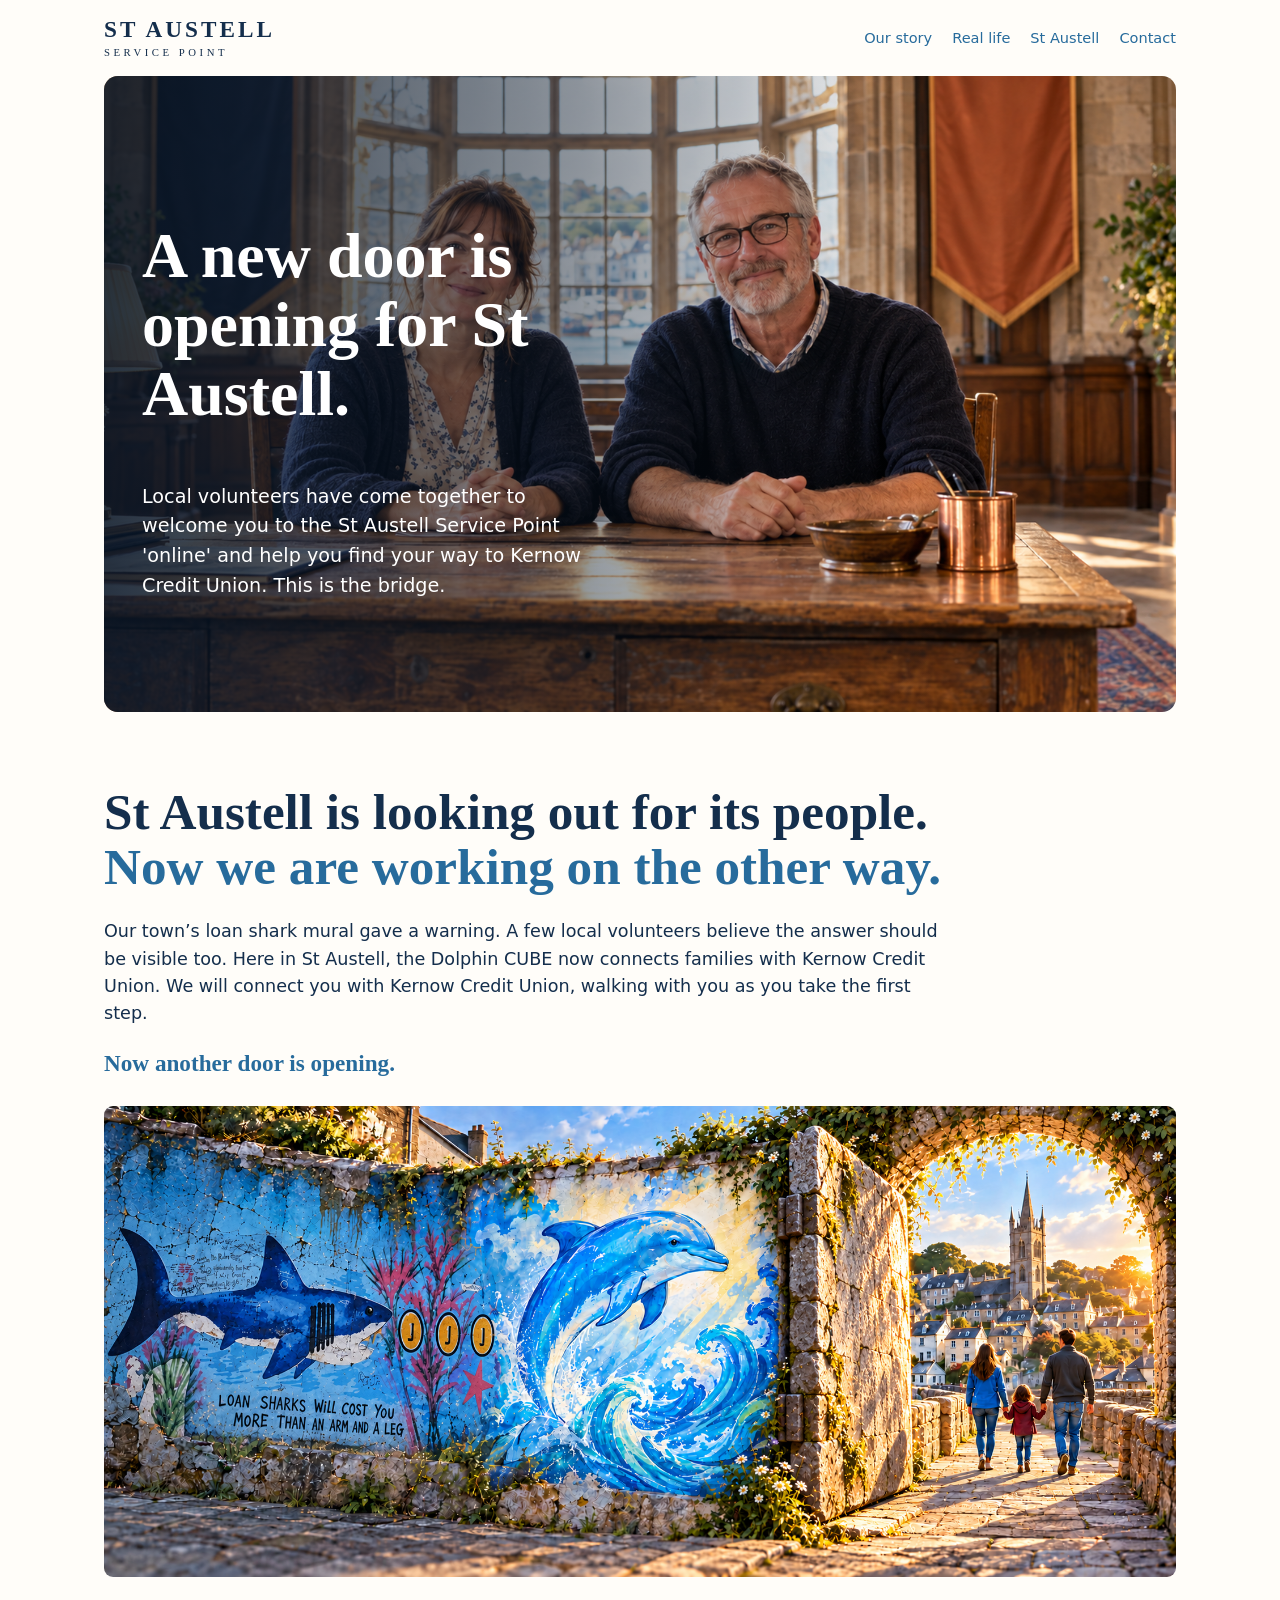
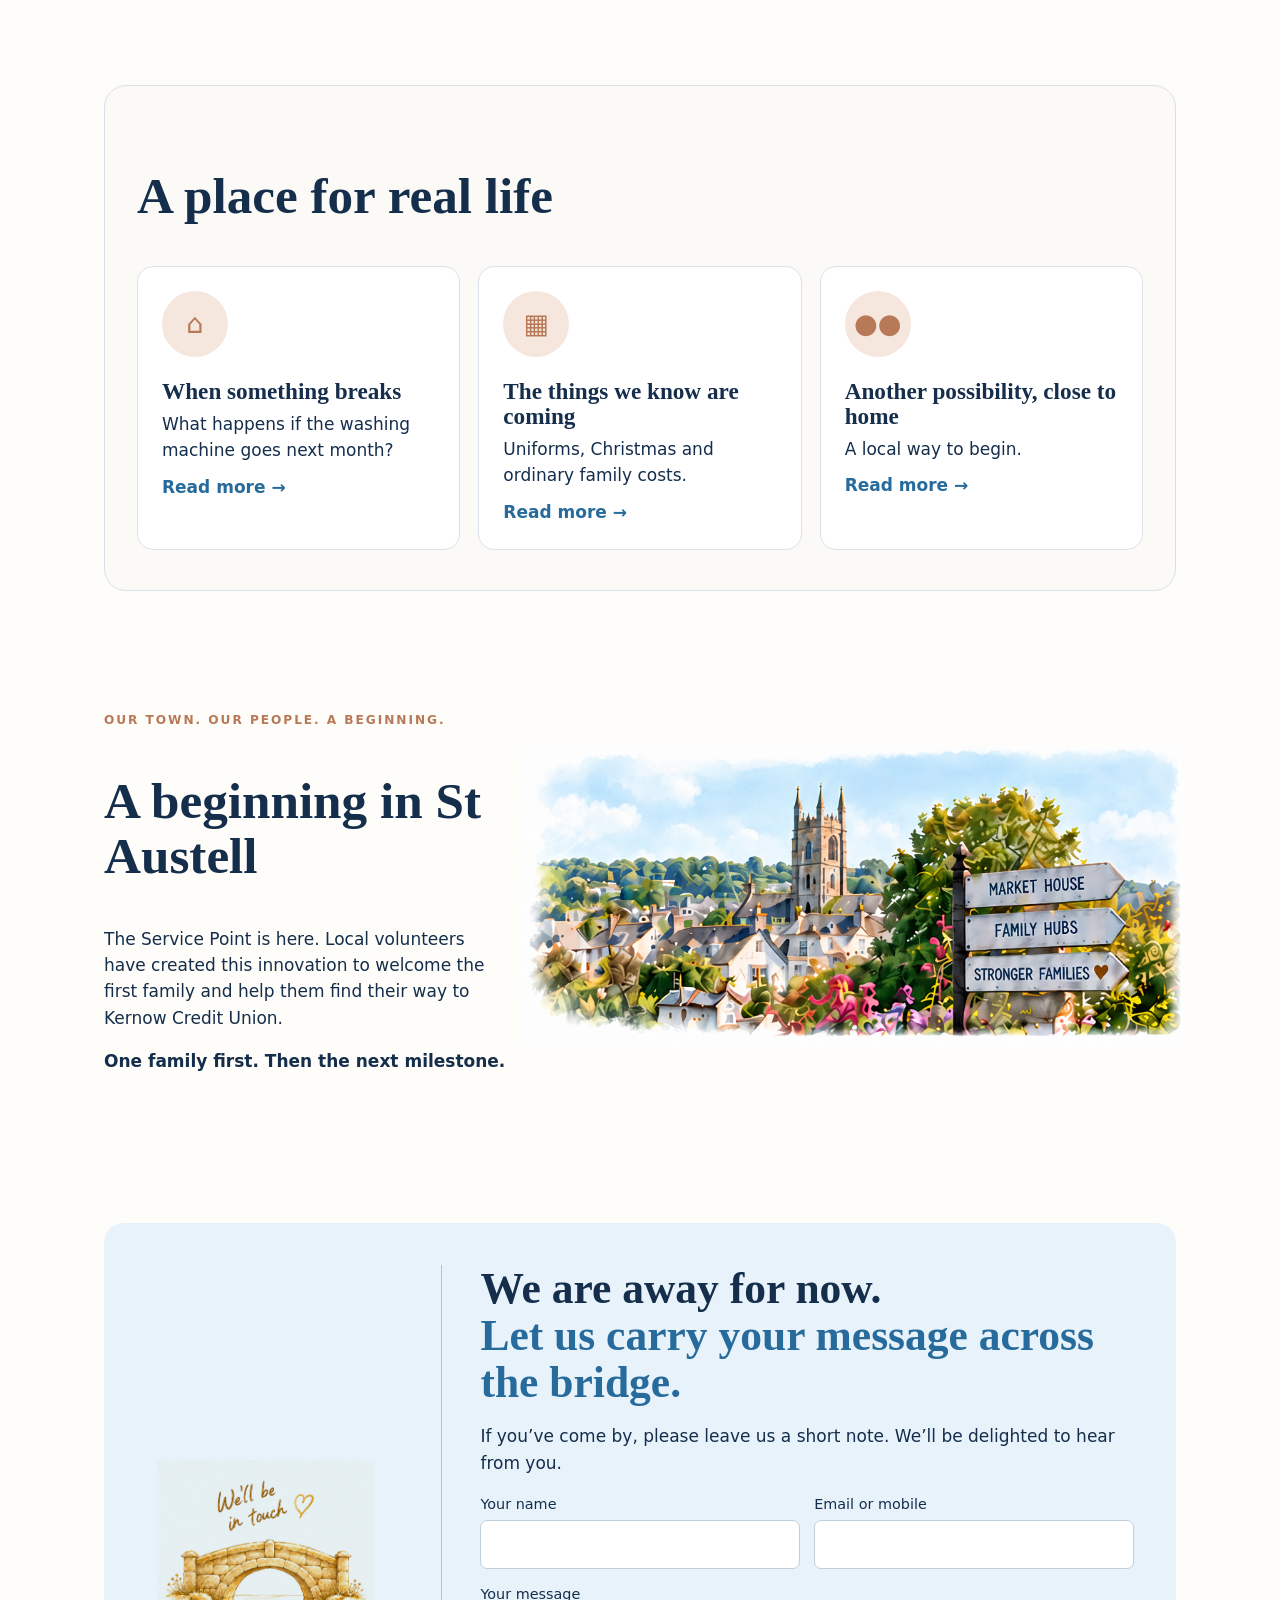
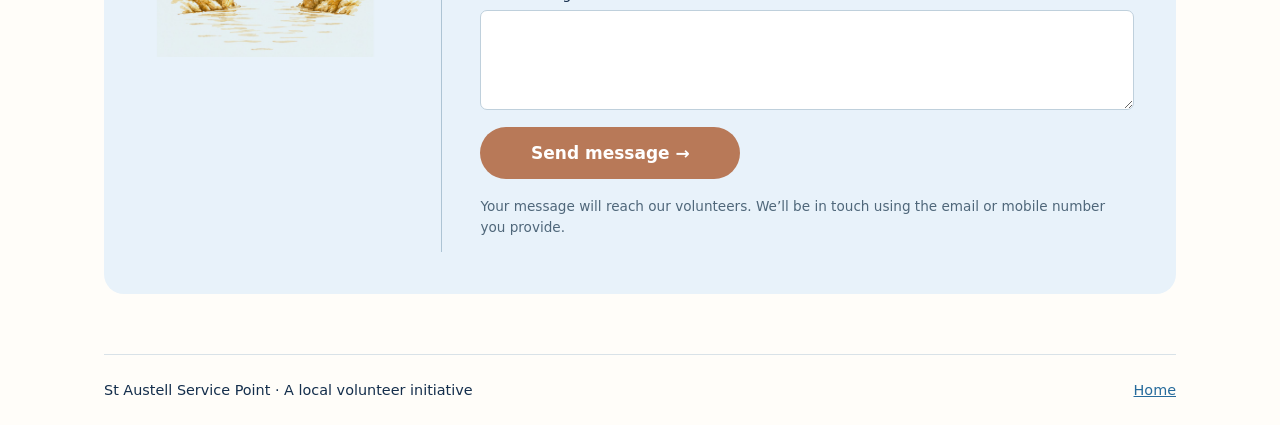
==== commit 0cfda99c: "Update index.html" ====
--- a/index.html
+++ b/index.html
@@ -1,5 +1,5 @@
-<!doctype html><html lang="en-GB"><head><meta charset="utf-8"><meta name="viewport" content="width=device-width, initial-scale=1"><meta name="description" content="A welcoming local St Austell Service Point for families."><title>Home | St Austell Service Point</title><link rel="stylesheet" href="style.css"></head><body><div class="wrap"><header class="header"><a class="brand" href="index.html">ST AUSTELL<small>SERVICE POINT</small></a><button class="menu" type="button" aria-controls="nav" aria-expanded="false">Menu ☰</button><nav id="nav" class="nav" aria-label="Site navigation"><a href="index.html#story">Our story</a><a href="index.html#real-life">Real life</a><a href="index.html#town">St Austell</a><a href="index.html#contact">Contact</a></nav></header><main><section class="hero"><div class="hero-copy"><h1>A new door is opening for St Austell.</h1><p>Local volunteers are here to welcome you to the St Austell Service Point and help you find your way to Kernow Credit Union.</p></div></section>
-<section class="section" id="story"><h2>St Austell is looking out for its people.<br><span class="blue">Now we are working on the other way.</span></h2><p class="intro">Our town’s loan shark mural gave a warning. A few local volunteers believe the answer should be visible too. Here in St Austell, a welcoming local Service Point now connects families with Kernow Credit Union. Local volunteers are here to connect you with Kernow Credit Union, walking with you as you take the first step.</p><h3 class="blue">Now another door is opening.</h3><img class="art story-art" src="assets/shark-dolphin-stone-door.png" alt="St Austell’s loan shark mural, a dolphin, an open stone door and a family walking toward the town"></section>
-<section class="real" id="real-life"><h2>A place for real life</h2><div class="cards"><a class="card" href="when-something-breaks.html"><span class="circle" aria-hidden="true">⌂</span><h3>When something breaks</h3><p>What happens if the washing machine goes next month?</p><span class="read">Read more →</span></a><a class="card" href="things-we-know-are-coming.html"><span class="circle" aria-hidden="true">▦</span><h3>The things we know are coming</h3><p>Uniforms, Christmas and ordinary family costs.</p><span class="read">Read more →</span></a><a class="card" href="another-possibility.html"><span class="circle" aria-hidden="true">●●</span><h3>Another possibility, close to home</h3><p>A local conversation and a way to begin.</p><span class="read">Read more →</span></a></div></section>
-<section class="section town" id="town"><div><p class="eyebrow">Our town. Our people. A beginning.</p><h2>A beginning in St Austell</h2><p>The Service Point is here. Local volunteers are ready to welcome the first family and help them find their way to Kernow Credit Union.</p><p><strong>One family first. Then the next milestone.</strong></p></div><img src="assets/st-austell-town.png" alt="White St Austell houses, church, floral foreground and three direction signs"></section>
-<section class="contact" id="contact"><div class="contact-bridge"><img src="assets/contact-bridge.jpg" alt="A hand-drawn gold stone bridge beneath the words We’ll be in touch"></div><div class="contact-main"><h2>We are away for now.<br><span class="blue">Let us carry your message across the bridge.</span></h2><p>If you’ve come by while the volunteers are away, leave us a short note. We’ll be glad to hear from you.</p><form id="contact-form" action="https://formspree.io/f/mvkgdagb" method="POST"><div class="fields"><label>Your name<input name="name" autocomplete="name" required></label><label>Email or mobile<input name="reply_to" autocomplete="on" required></label><label class="wide">Your message<textarea name="message" required></textarea></label></div><p><button class="button" type="submit">Send message →</button></p><p class="fine" id="form-status" role="status" aria-live="polite">Your message will reach our volunteers. We’ll be in touch using the email or mobile number you provide.</p></form></div></section></main><footer class="footer"><span>St Austell Service Point · A local volunteer initiative</span><a href="index.html">Home</a></footer></div><script src="site.js"></script></body></html>
+<!doctype html><html lang="en-GB"><head><meta charset="utf-8"><meta name="viewport" content="width=device-width, initial-scale=1"><meta name="description" content="A welcoming local St Austell Service Point for families."><title>Home | St Austell Service Point</title><link rel="stylesheet" href="style.css"></head><body><div class="wrap"><header class="header"><a class="brand" href="index.html">ST AUSTELL<small>SERVICE POINT</small></a><button class="menu" type="button" aria-controls="nav" aria-expanded="false">Menu ☰</button><nav id="nav" class="nav" aria-label="Site navigation"><a href="index.html#story">Our story</a><a href="index.html#real-life">Real life</a><a href="index.html#town">St Austell</a><a href="index.html#contact">Contact</a></nav></header><main><section class="hero"><div class="hero-copy"><h1>A new door is opening for St Austell.</h1><p>Local volunteers have come together to welcome you to the St Austell Service Point 'online' and help you find your way to Kernow Credit Union. This is the bridge.</p></div></section>
+<section class="section" id="story"><h2>St Austell is looking out for its people.<br><span class="blue">Now we are working on the other way.</span></h2><p class="intro">Our town’s loan shark mural gave a warning. A few local volunteers believe the answer should be visible too. Here in St Austell, the Dolphin CUBE now connects families with Kernow Credit Union. We will connect you with Kernow Credit Union, walking with you as you take the first step.</p><h3 class="blue">Now another door is opening.</h3><img class="art story-art" src="assets/shark-dolphin-stone-door.png" alt="St Austell’s loan shark mural, a dolphin, an open stone door and a family walking toward the town"></section>
+<section class="real" id="real-life"><h2>A place for real life</h2><div class="cards"><a class="card" href="when-something-breaks.html"><span class="circle" aria-hidden="true">⌂</span><h3>When something breaks</h3><p>What happens if the washing machine goes next month?</p><span class="read">Read more →</span></a><a class="card" href="things-we-know-are-coming.html"><span class="circle" aria-hidden="true">▦</span><h3>The things we know are coming</h3><p>Uniforms, Christmas and ordinary family costs.</p><span class="read">Read more →</span></a><a class="card" href="another-possibility.html"><span class="circle" aria-hidden="true">●●</span><h3>Another possibility, close to home</h3><p>A local way to begin.</p><span class="read">Read more →</span></a></div></section>
+<section class="section town" id="town"><div><p class="eyebrow">Our town. Our people. A beginning.</p><h2>A beginning in St Austell</h2><p>The Service Point is here. Local volunteers have created this innovation to welcome the first family and help them find their way to Kernow Credit Union.</p><p><strong>One family first. Then the next milestone.</strong></p></div><img src="assets/st-austell-town.png" alt="White St Austell houses, church, floral foreground and three direction signs"></section>
+<section class="contact" id="contact"><div class="contact-bridge"><img src="assets/contact-bridge.jpg" alt="A hand-drawn gold stone bridge beneath the words We’ll be in touch"></div><div class="contact-main"><h2>We are away for now.<br><span class="blue">Let us carry your message across the bridge.</span></h2><p>If you’ve come by, please leave us a short note. We’ll be delighted to hear from you.</p><form id="contact-form" action="https://formspree.io/f/mvkgdagb" method="POST"><div class="fields"><label>Your name<input name="name" autocomplete="name" required></label><label>Email or mobile<input name="reply_to" autocomplete="on" required></label><label class="wide">Your message<textarea name="message" required></textarea></label></div><p><button class="button" type="submit">Send message →</button></p><p class="fine" id="form-status" role="status" aria-live="polite">Your message will reach our volunteers. We’ll be in touch using the email or mobile number you provide.</p></form></div></section></main><footer class="footer"><span>St Austell Service Point · A local volunteer initiative</span><a href="index.html">Home</a></footer></div><script src="site.js"></script></body></html>
